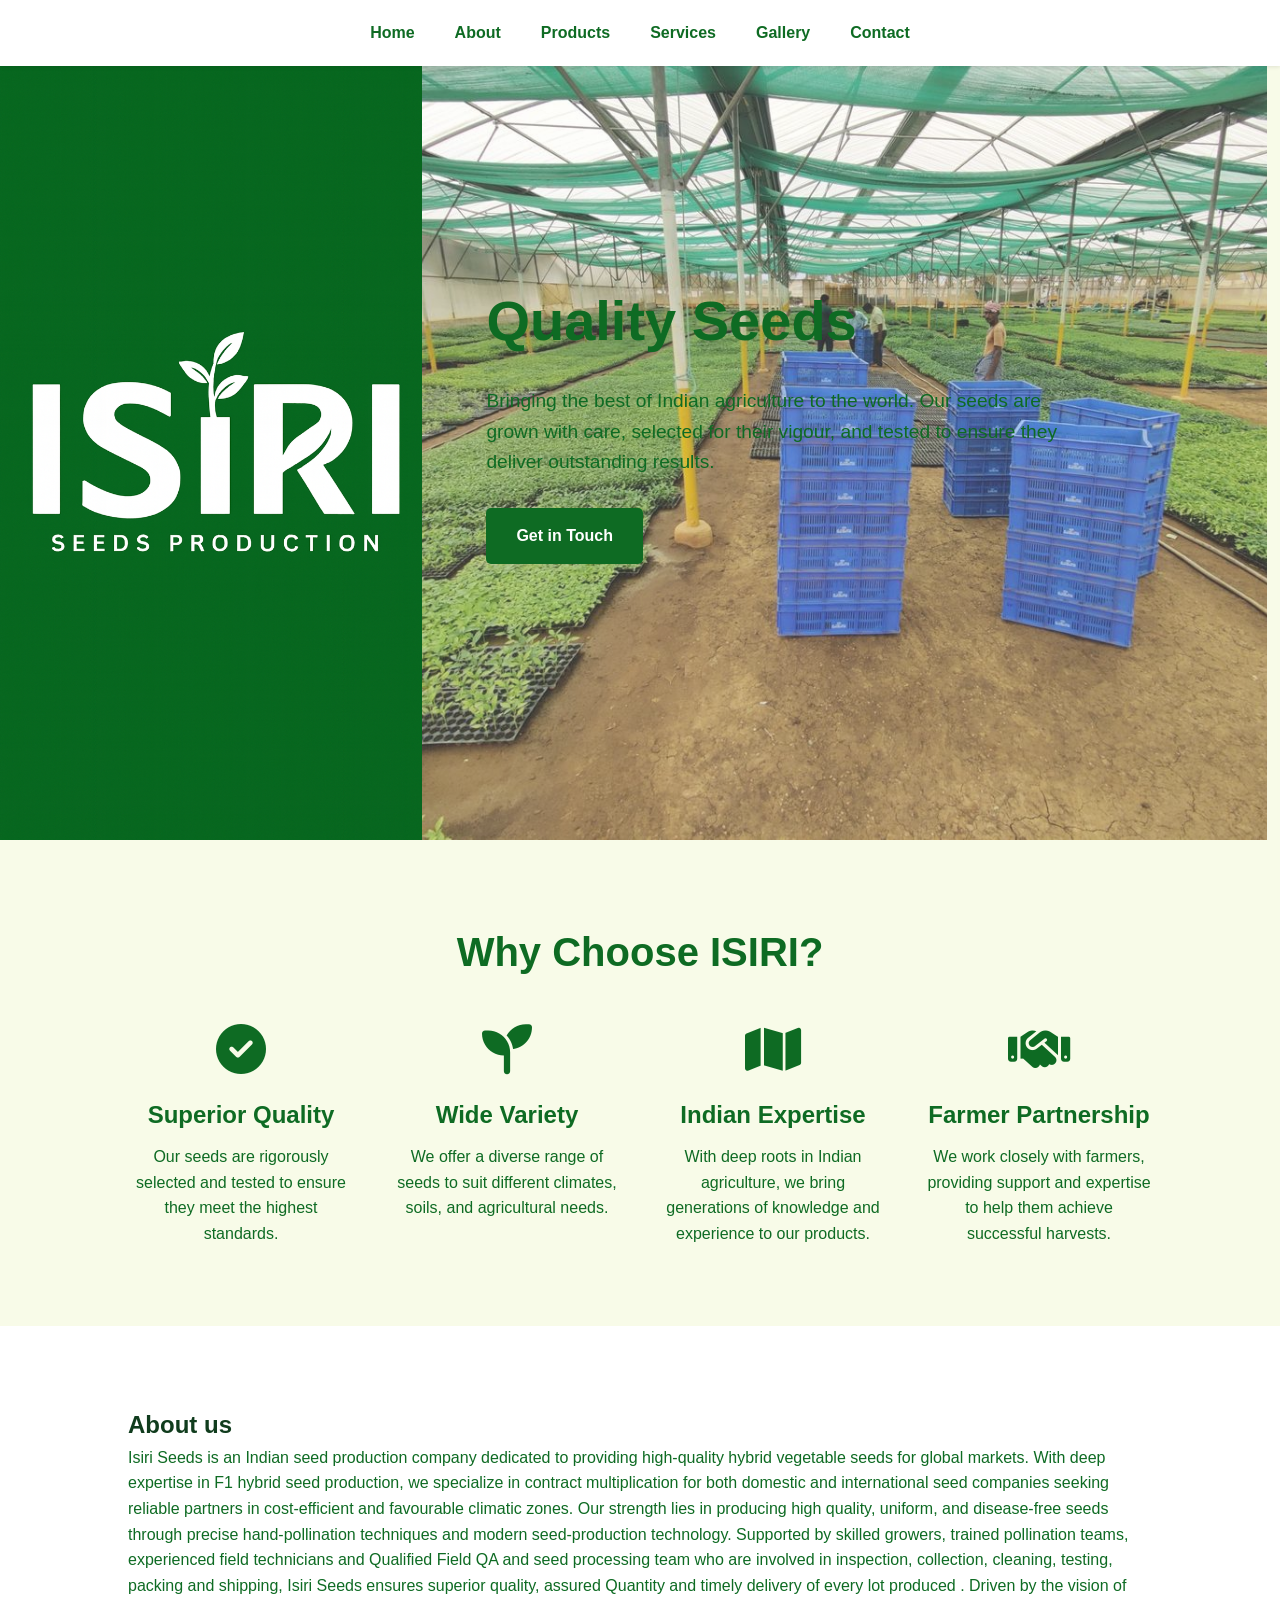
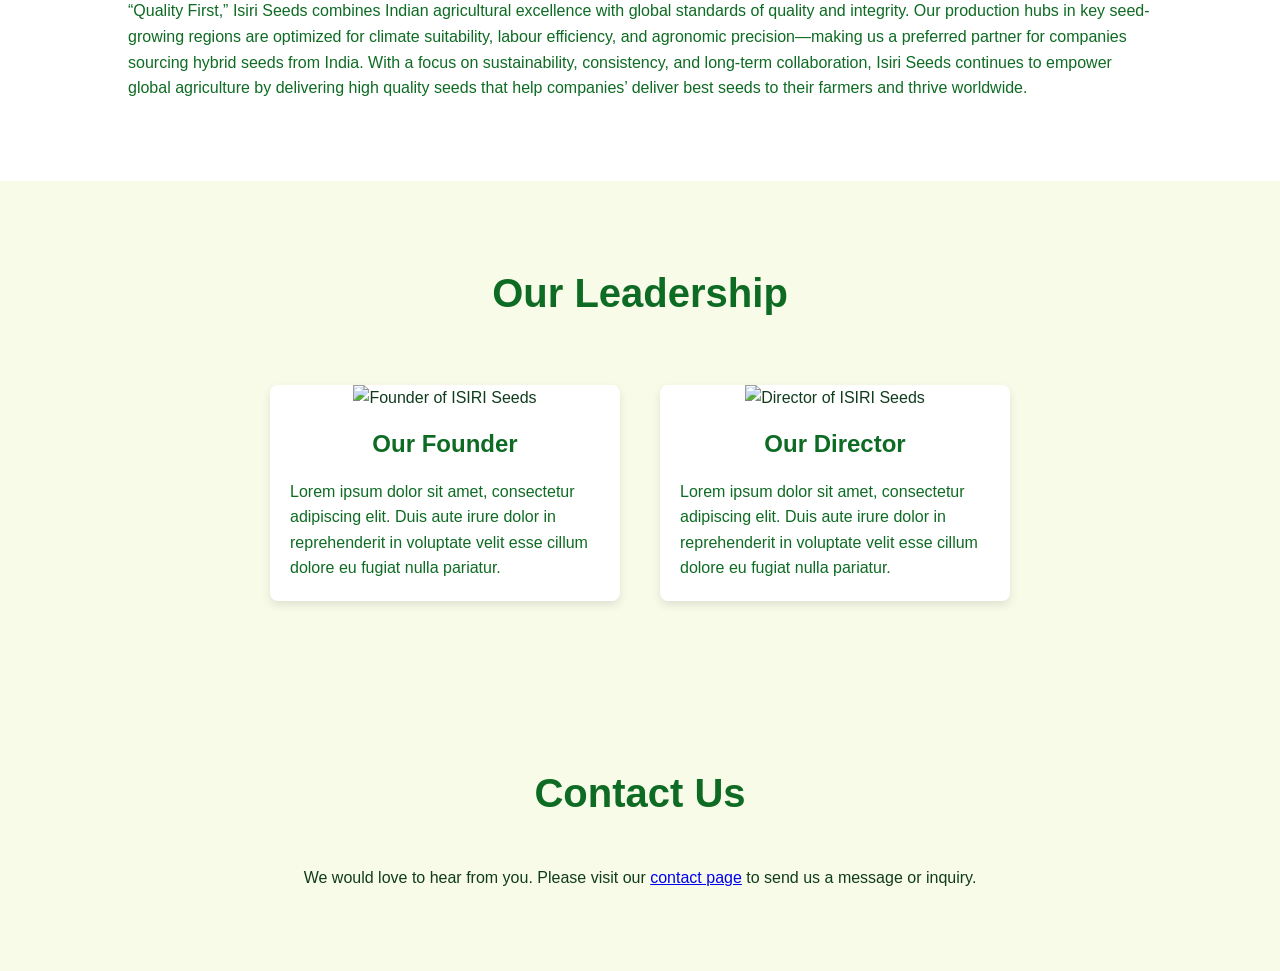
==== index.html @ 54d21614 "Update index.html" ====
<!DOCTYPE html>
<html lang="en">
<head>
    <meta charset="UTF-8" />
    <meta name="viewport" content="width=device-width, initial-scale=1.0" />
    <title>ISIRI Seeds Production</title>

    <!-- Main stylesheet -->
    <link rel="stylesheet" href="styles.css" />

    <!-- Font Awesome for icons -->
    <link
        rel="stylesheet"
        href="https://cdnjs.cloudflare.com/ajax/libs/font-awesome/6.4.0/css/all.min.css"
    />
</head>
<body>
    <!-- Fixed navigation bar -->
    <header>
        <nav aria-label="Main navigation">
            <a href="index.html">Home</a>
            <a href="about.html">About</a>
            <a href="products.html">Products</a>
            <a href="services.html">Services</a>
            <a href="gallery.html">Gallery</a>
            <a href="contact.html">Contact</a>
        </nav>
    </header>

    <main>
        <!-- Hero section -->
        <section class="hero" id="home">
            <div class="hero-left">
                <!-- Background handled in CSS -->
            </div>
            <div class="hero-right">
                <h1>Quality Seeds</h1>
                <p>
                    Bringing the best of Indian agriculture to the world. Our seeds are grown with
                    care, selected for their vigour, and tested to ensure they deliver outstanding
                    results.
                </p>
                <a href="contact.html" class="btn">Get in Touch</a>
            </div>
        </section>

        <!-- Why Choose ISIRI section -->
        <section class="features" id="features">
            <h2>Why Choose ISIRI?</h2>
            <div class="feature-grid">
                <div class="feature-item">
                    <i class="fas fa-check-circle"></i>
                    <h3>Superior Quality</h3>
                    <p>
                        Our seeds are rigorously selected and tested to ensure they meet the
                        highest standards.
                    </p>
                </div>
                <div class="feature-item">
                    <i class="fas fa-seedling"></i>
                    <h3>Wide Variety</h3>
                    <p>
                        We offer a diverse range of seeds to suit different climates, soils, and
                        agricultural needs.
                    </p>
                </div>
                <div class="feature-item">
                    <i class="fas fa-map"></i>
                    <h3>Indian Expertise</h3>
                    <p>
                        With deep roots in Indian agriculture, we bring generations of knowledge and
                        experience to our products.
                    </p>
                </div>
                <div class="feature-item">
                    <i class="fas fa-handshake"></i>
                    <h3>Farmer Partnership</h3>
                    <p>
                        We work closely with farmers, providing support and expertise to help them
                        achieve successful harvests.
                    </p>
                </div>
            </div>
        </section>

        <!-- About section -->
        <section class="about-section" id="about">
            <div class="about-text">
                <h1>About us</h1>
                <p>
                    Isiri Seeds is an Indian seed production company dedicated to providing high-quality hybrid vegetable seeds for global markets. 
                    With deep expertise in F1 hybrid seed production, we specialize in contract multiplication for both domestic and international 
                    seed companies seeking reliable partners in cost-efficient and favourable climatic zones. Our strength lies in producing high quality, 
                    uniform, and disease-free seeds through precise hand-pollination techniques and modern seed-production technology. Supported by skilled growers, 
                    trained pollination teams, experienced field technicians and Qualified Field QA and seed processing team who are involved in inspection, 
                    collection, cleaning, testing, packing and shipping, Isiri Seeds ensures superior quality, assured Quantity and timely delivery of every lot produced
                    .
                    Driven by the vision of “Quality First,” Isiri Seeds combines Indian agricultural excellence with global standards of quality and integrity.
                    Our production hubs in key seed-growing regions are optimized for climate suitability, labour efficiency, and agronomic precision—making us a 
                    preferred partner for companies sourcing hybrid seeds from India. With a focus on sustainability, consistency, and long-term collaboration, 
                    Isiri Seeds continues to empower global agriculture by delivering high quality seeds that help companies’ deliver best seeds to their farmers and thrive worldwide.
                </p>
            </div>
        </section>

        <!-- Founder section -->
        <section class="founder-section" id="founder">
            <h2>Our Leadership</h2>
            <div class="founder-cards">
                <div class="founder-card">
                    <img src="founder.jpg" alt="Founder of ISIRI Seeds" />
                    <h3>Our Founder</h3>
                    <p>
                        Lorem ipsum dolor sit amet, consectetur adipiscing elit. Duis aute irure dolor in
                        reprehenderit in voluptate velit esse cillum dolore eu fugiat nulla pariatur.
                    </p>
                </div>
                <div class="founder-card">
                    <img src="director.jpg" alt="Director of ISIRI Seeds" />
                    <h3>Our Director</h3>
                    <p>
                        Lorem ipsum dolor sit amet, consectetur adipiscing elit. Duis aute irure dolor in
                        reprehenderit in voluptate velit esse cillum dolore eu fugiat nulla pariatur.
                    </p>
                </div>
            </div>
        </section>

        <!-- Simple call-to-action linking to contact page -->
        <section class="features" id="contact-cta">
            <h2>Contact Us</h2>
            <p>
                We would love to hear from you. Please visit our
                <a href="contact.html">contact page</a> to send us a message or inquiry.
            </p>
        </section>
    </main>

    <!-- Slideshow script -->
    <script>
        const slideImages = [
            'slide2.jpg',
            'slide3.jpg',
            'slide4.jpg',
            'slide5.jpg'
        ];
        let slideIndex = 0;
        const heroRight = document.querySelector('.hero-right');
        function setSlide() {
            heroRight.style.backgroundImage = `url('${slideImages[slideIndex]}')`;
            heroRight.style.backgroundSize = 'cover';
            heroRight.style.backgroundRepeat = 'no-repeat';
            heroRight.style.backgroundPosition = 'center';
            slideIndex = (slideIndex + 1) % slideImages.length;
        }
        // Initialize slideshow
        setSlide();
        setInterval(setSlide, 5000);
    </script>
</body>
</html>
---- styles.css ----
* {
    box-sizing: border-box;
    margin: 0;
    padding: 0;
}

body {
    font-family: Arial, sans-serif;
    line-height: 1.6;
    color: #103c1d;
    background-color: #f8fbe8;
}

/* =============================
   HEADER / NAVIGATION
============================= */
header {
    width: 100%;
    display: flex;
    justify-content: center;
    align-items: center;
    padding: 20px 40px;
    position: fixed;
    top: 0;
    left: 0;
    z-index: 1000;
    background-color: #ffffff;
    box-shadow: 0 1px 4px rgba(0, 0, 0, 0.1);
}

nav {
    display: flex;
    gap: 40px;
}

nav a {
    text-decoration: none;
    color: #0e6b23;
    font-weight: 600;
    transition: color 0.2s;
}

nav a:hover {
    color: #064a19;
}

/* Base spacing for all sections (accounts for fixed header) */
section {
    padding: 100px 0;
    width: 100%;
    scroll-margin-top: 100px;
}

/* =============================
   HERO SECTION — 33% / 66%
============================= */

.hero {
    display: flex;
    height: calc(100vh - 60px);
    margin-top: 0;
    align-items: stretch;
    padding: 0;
}

/* LEFT SIDE — 33% WIDTH + FULL BACKGROUND IMAGE */
.hero-left {
    flex: 0 0 33%;
    background: #0e6b23 url("4d8d7eba-c59c-48bb-869a-b4f621e22f22.png")
        center center / cover no-repeat;
    height: 100%;
    display: flex;
    justify-content: center;
    align-items: center;
    padding: 0;
}

/* Hide old logo img if still in HTML */
.hero-left img {
    display: none;
}

/* RIGHT SIDE — 66% CONTENT */
.hero-right {
    flex: 0 0 66%;
    
    display: flex;
    flex-direction: column;
    justify-content: center;
    align-items: flex-start;
    padding: 0 5%;
        position: relative;
    z-index: 1;
    
}

.hero-right h1 {
    font-size: 3.5rem;
    color: #0e6b23;
    margin-bottom: 20px;
}

.hero-right p {
    font-size: 1.2rem;
    color: #0e6b23;
    margin-bottom: 30px;
    max-width: 600px;
}



.hero-right::before {
    content: "";
    position: absolute;
    top: 0;
    left: 0;
    width: 100%;
    height: 100%;
    background-color: rgba(248, 251, 232, 0.2);
    z-index: -1;
}


.btn {
    background-color: #0e6b23;
    color: #fff;
    padding: 15px 30px;
    border: none;
    border-radius: 5px;
    text-decoration: none;
    font-size: 1rem;
    font-weight: 600;
    cursor: pointer;
    transition: background-color 0.2s;
}

.btn:hover {
    background-color: #064a19;
}

/* =============================
   FEATURES SECTION (HOME)
============================= */

.features {
    text-align: center;
    padding: 80px 10%;
    background-color: #f8fbe8;
}

.features h2 {
    font-size: 2.5rem;
    color: #0e6b23;
    margin-bottom: 40px;
}

.feature-grid {
    display: flex;
    flex-wrap: wrap;
    justify-content: center;
    gap: 40px;
}

.feature-item {
    flex: 1 1 220px;
    max-width: 250px;
}

.feature-item i {
    font-size: 50px;
    color: #0e6b23;
}

.feature-item h3 {
    font-size: 1.5rem;
    margin: 20px 0 10px;
    color: #0e6b23;
}

.feature-item p {
    font-size: 1rem;
    color: #0e6b23;
}

/* =============================
   ABOUT SECTION
============================= */

.about-section {
    display: flex;
    flex-wrap: wrap;
    align-items: center;
    gap: 50px;
    padding: 80px 10%;
    background-color: #ffffff;
}

.about-text {
    flex: 1 1 400px;
}

.about-text h2 {
    font-size: 2.5rem;
    margin-bottom: 20px;
    color: #0e6b23;
}

.about-text p {
    font-size: 1rem;
    color: #0e6b23;
    line-height: 1.6;
}

/* =============================
   FOUNDER SECTION
============================= */

.founder-section {
    background-color: #f8fbe8;
    padding: 80px 10%;
    text-align: center;
}

.founder-section h2 {
    font-size: 2.5rem;
    color: #0e6b23;
    margin-bottom: 60px;
}

.founder-cards {
    display: flex;
    flex-wrap: wrap;
    gap: 40px;
    justify-content: center;
}

.founder-card {
    background-color: #ffffff;
    border-radius: 8px;
    box-shadow: 0 4px 10px rgba(0, 0, 0, 0.1);
    max-width: 350px;
    overflow: hidden;
}

.founder-card img {
    width: 100%;
    height: auto;
    object-fit: cover;
}

.founder-card h3 {
    font-size: 1.5rem;
    color: #0e6b23;
    margin: 15px 0;
}

.founder-card p {
    font-size: 1rem;
    color: #0e6b23;
    padding: 0 20px 20px;
    text-align: left;
}

/* =============================
   GENERAL TITLE (OTHER PAGES)
============================= */

.section-title {
    text-align: center;
    font-size: 2.5rem;
    color: #0e6b23;
    margin-bottom: 40px;
}

/* =============================
   PRODUCTS PAGE
============================= */

.product-grid {
    display: flex;
    flex-wrap: wrap;
    gap: 40px;
    justify-content: center;
    padding: 0 10%;
}

.product-item {
    flex: 1 1 300px;
    max-width: 350px;
    text-align: center;
}

.product-item img {
    width: 100%;
    border-radius: 8px;
    box-shadow: 0 4px 10px rgba(0, 0, 0, 0.1);
}

.product-item h3 {
    margin-top: 15px;
    font-size: 1.2rem;
    color: #0e6b23;
}

/* When using icons instead of images for products */
.product-item i {
    font-size: 4rem;
    color: #0e6b23;
    margin-bottom: 10px;
}

/* =============================
   SERVICES PAGE
============================= */

.services-grid {
    display: flex;
    flex-wrap: wrap;
    gap: 40px;
    justify-content: center;
    padding: 0 10%;
}

.service-item {
    flex: 1 1 250px;
    max-width: 300px;
    background-color: #ffffff;
    border-radius: 8px;
    box-shadow: 0 4px 10px rgba(0, 0, 0, 0.1);
    padding: 30px;
    text-align: center;
}

.service-item i {
    font-size: 40px;
    color: #0e6b23;
    margin-bottom: 15px;
}

.service-item h3 {
    font-size: 1.4rem;
    margin-bottom: 10px;
    color: #0e6b23;
}

.service-item p {
    font-size: 1rem;
    color: #0e6b23;
}

/* =============================
   GALLERY PAGE
============================= */

.gallery-grid {
    display: flex;
    flex-wrap: wrap;
    gap: 40px;
    justify-content: center;
    padding: 0 10%;
}

.gallery-item {
    flex: 1 1 300px;
    max-width: 350px;
}

.gallery-item img {
    width: 100%;
    border-radius: 8px;
    box-shadow: 0 4px 10px rgba(0, 0, 0, 0.1);
}

/* When using icons in gallery */
.gallery-item i {
    font-size: 5rem;
    color: #0e6b23;
    display: block;
    text-align: center;
    margin-bottom: 10px;
}

/* =============================
   CONTACT PAGE
============================= */

.contact-section {
    background-color: #f8fbe8;
    padding: 80px 10%;
    display: flex;
    flex-wrap: wrap;
    gap: 50px;
}

.contact-form {
    flex: 1 1 400px;
    max-width: 500px;
}

.contact-form form {
    display: flex;
    flex-direction: column;
    gap: 15px;
}

.contact-form input,
.contact-form textarea {
    padding: 15px;
    border: 1px solid #ccc;
    border-radius: 5px;
    font-size: 1rem;
    resize: vertical;
}

.contact-form button {
    background-color: #0e6b23;
    color: #fff;
    padding: 15px 30px;
    border: none;
    border-radius: 5px;
    cursor: pointer;
    font-size: 1rem;
    font-weight: 600;
    transition: background-color 0.2s;
}

.contact-form button:hover {
    background-color: #064a19;
}

.contact-info {
    flex: 1 1 300px;
    max-width: 400px;
}

.contact-info h3 {
    font-size: 1.8rem;
    margin-bottom: 20px;
    color: #0e6b23;
}

.contact-info p {
    font-size: 1rem;
    margin-bottom: 10px;
    color: #0e6b23;
    display: flex;
    align-items: center;
}

.contact-info i {
    margin-right: 10px;
    color: #0e6b23;
}

/* =============================
   RESPONSIVE BEHAVIOUR
============================= */

@media (max-width: 900px) {

    .hero {
        flex-direction: column;
        height: auto;
    }

    .hero-left,
    .hero-right {
        flex: 1 1 100%;
        width: 100%;
        min-height: 250px;
    }

    nav {
        gap: 20px;
    }

    .about-section {
        flex-direction: column;
    }

    .contact-section {
        flex-direction: column;
    }
}
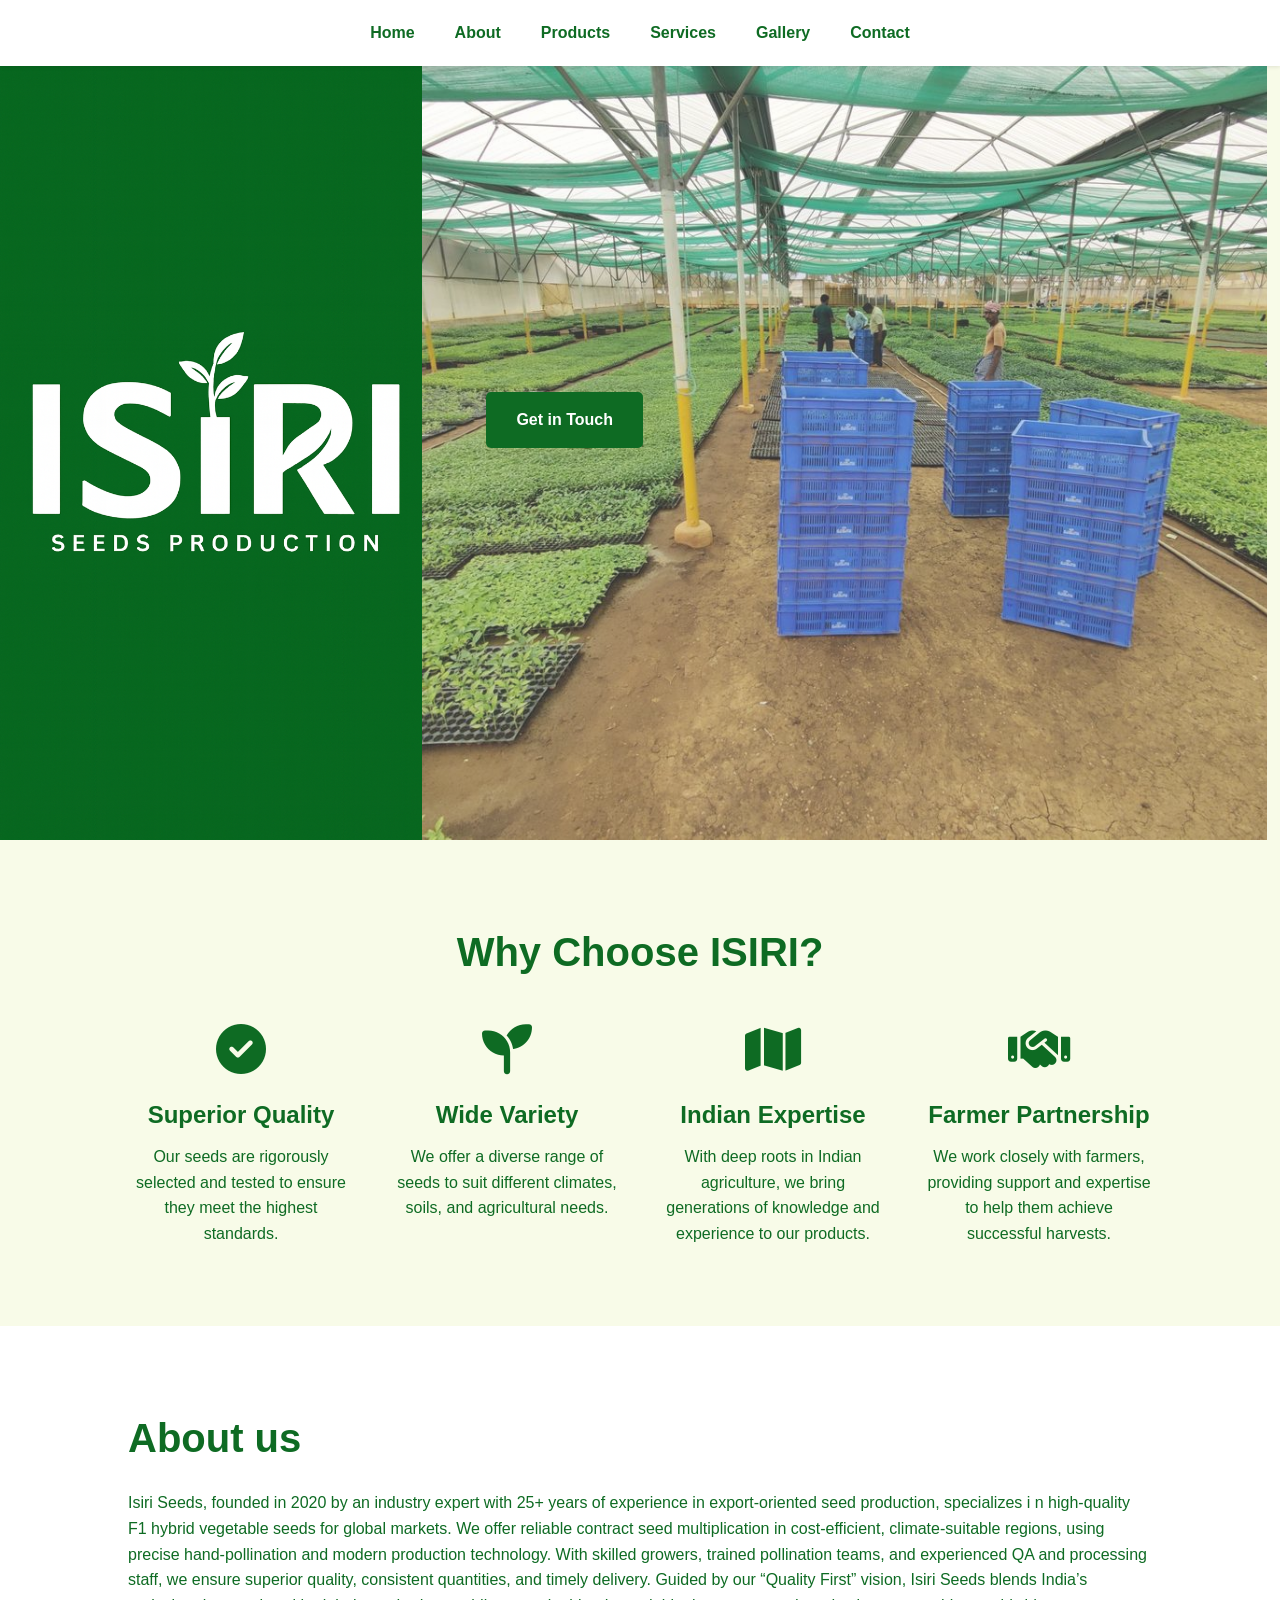
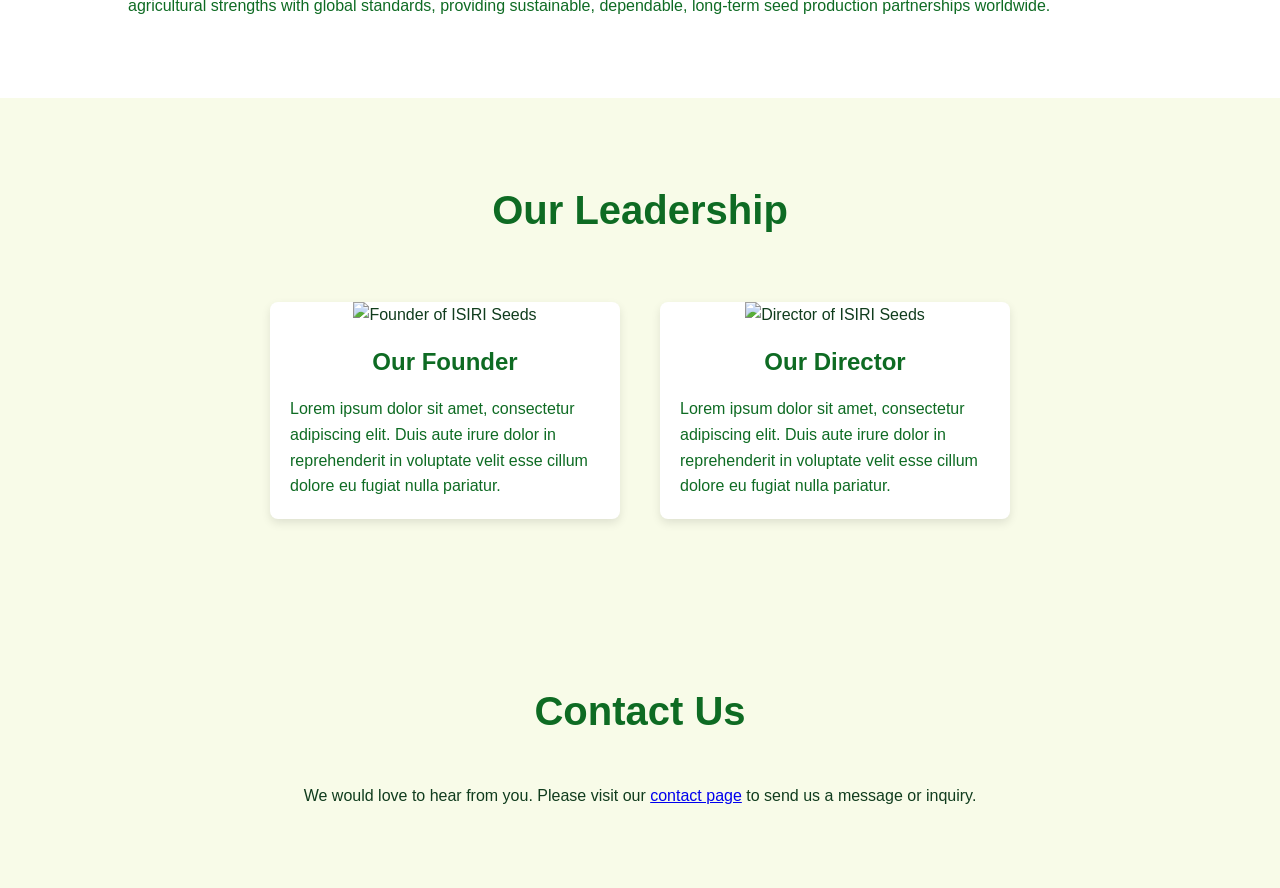
==== commit fc6aecff: "Update index.html" ====
--- a/index.html
+++ b/index.html
@@ -34,12 +34,6 @@
                 <!-- Background handled in CSS -->
             </div>
             <div class="hero-right">
-                <h1>Quality Seeds</h1>
-                <p>
-                    Bringing the best of Indian agriculture to the world. Our seeds are grown with
-                    care, selected for their vigour, and tested to ensure they deliver outstanding
-                    results.
-                </p>
                 <a href="contact.html" class="btn">Get in Touch</a>
             </div>
         </section>
@@ -86,19 +80,13 @@
         <!-- About section -->
         <section class="about-section" id="about">
             <div class="about-text">
-                <h1>About us</h1>
-                <p>
-                    Isiri Seeds is an Indian seed production company dedicated to providing high-quality hybrid vegetable seeds for global markets. 
-                    With deep expertise in F1 hybrid seed production, we specialize in contract multiplication for both domestic and international 
-                    seed companies seeking reliable partners in cost-efficient and favourable climatic zones. Our strength lies in producing high quality, 
-                    uniform, and disease-free seeds through precise hand-pollination techniques and modern seed-production technology. Supported by skilled growers, 
-                    trained pollination teams, experienced field technicians and Qualified Field QA and seed processing team who are involved in inspection, 
-                    collection, cleaning, testing, packing and shipping, Isiri Seeds ensures superior quality, assured Quantity and timely delivery of every lot produced
-                    .
-                    Driven by the vision of “Quality First,” Isiri Seeds combines Indian agricultural excellence with global standards of quality and integrity.
-                    Our production hubs in key seed-growing regions are optimized for climate suitability, labour efficiency, and agronomic precision—making us a 
-                    preferred partner for companies sourcing hybrid seeds from India. With a focus on sustainability, consistency, and long-term collaboration, 
-                    Isiri Seeds continues to empower global agriculture by delivering high quality seeds that help companies’ deliver best seeds to their farmers and thrive worldwide.
+                <h2>About us</h2>
+                <p>Isiri Seeds, founded in 2020 by an industry expert with 25+ years of experience in export-oriented seed production, specializes i
+                    n high-quality F1 hybrid vegetable seeds for global markets. We offer reliable contract seed multiplication in cost-efficient, 
+                    climate-suitable regions, using precise hand-pollination and modern production technology. With skilled growers, trained pollination 
+                    teams, and experienced QA and processing staff, we ensure superior quality, consistent quantities, and timely delivery. Guided by our 
+                    “Quality First” vision, Isiri Seeds blends India’s agricultural strengths with global standards, providing sustainable, dependable,
+                    long-term seed production partnerships worldwide.
                 </p>
             </div>
         </section>
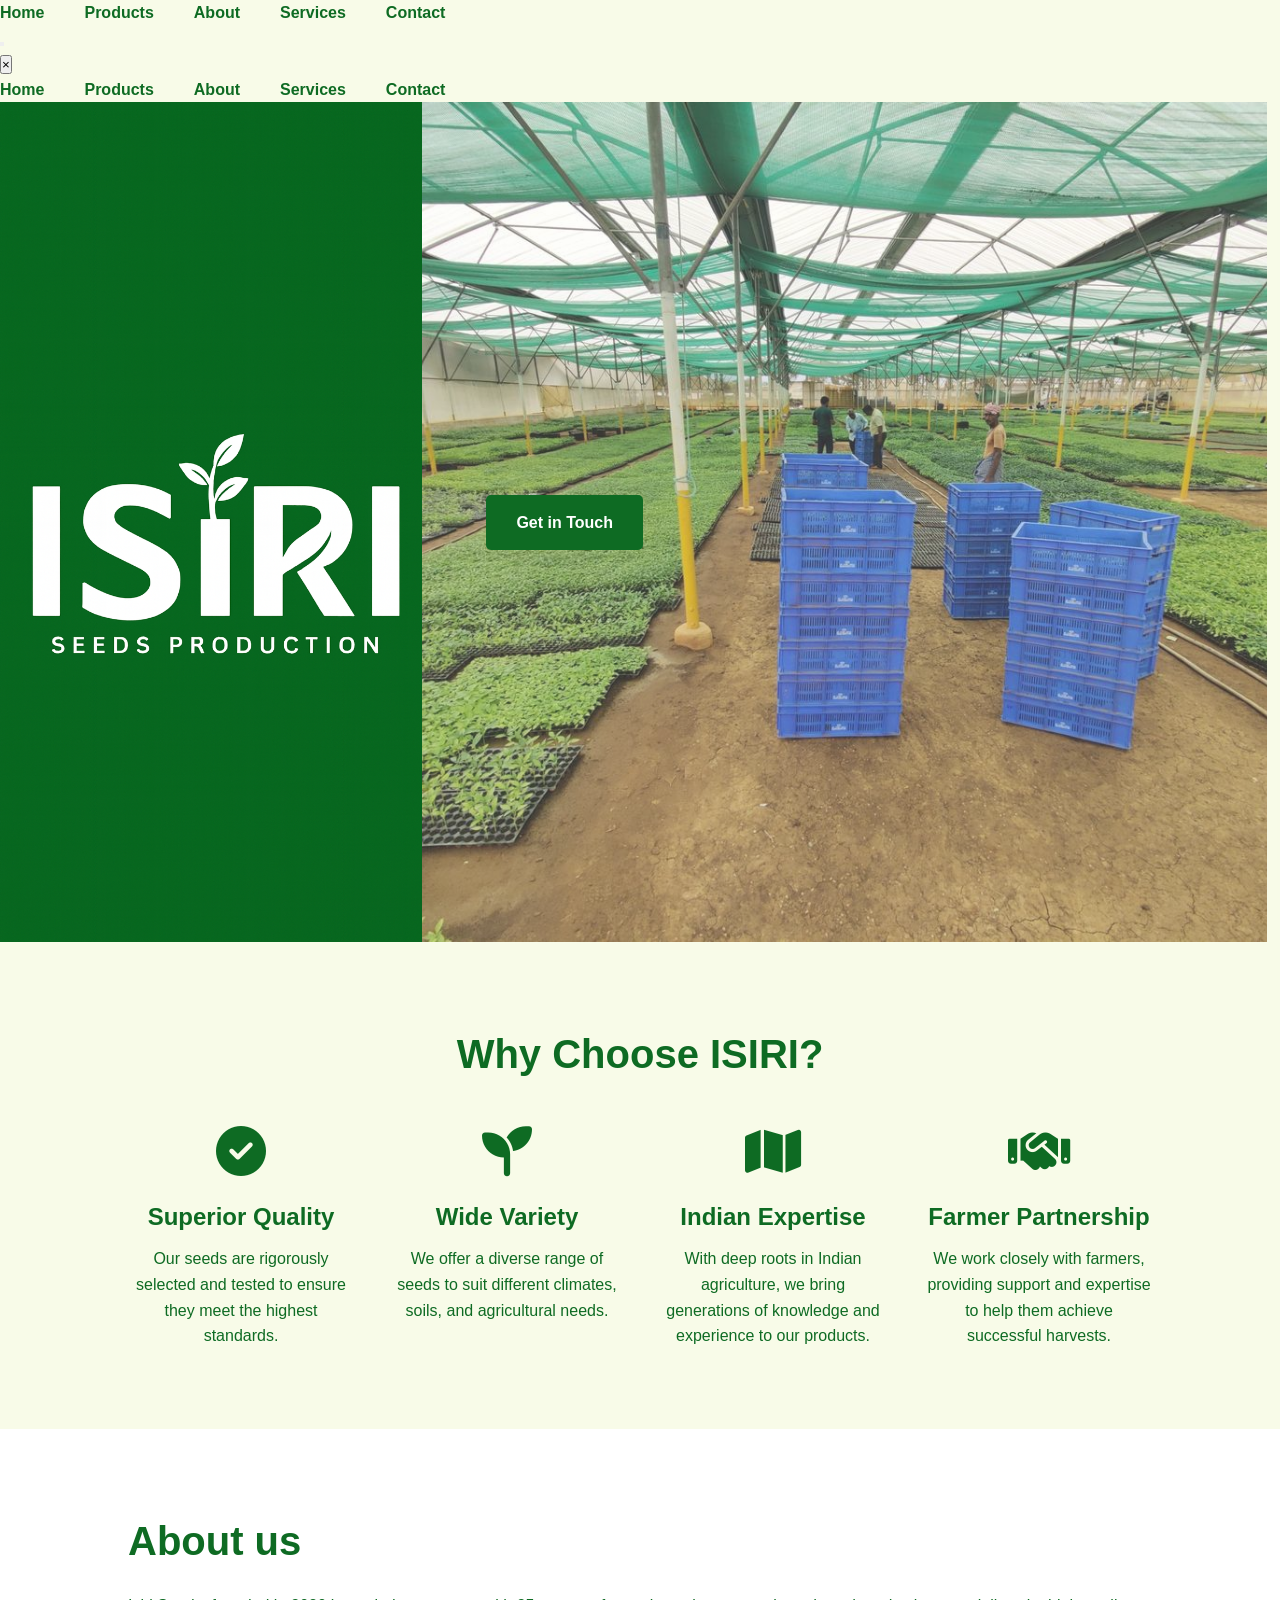
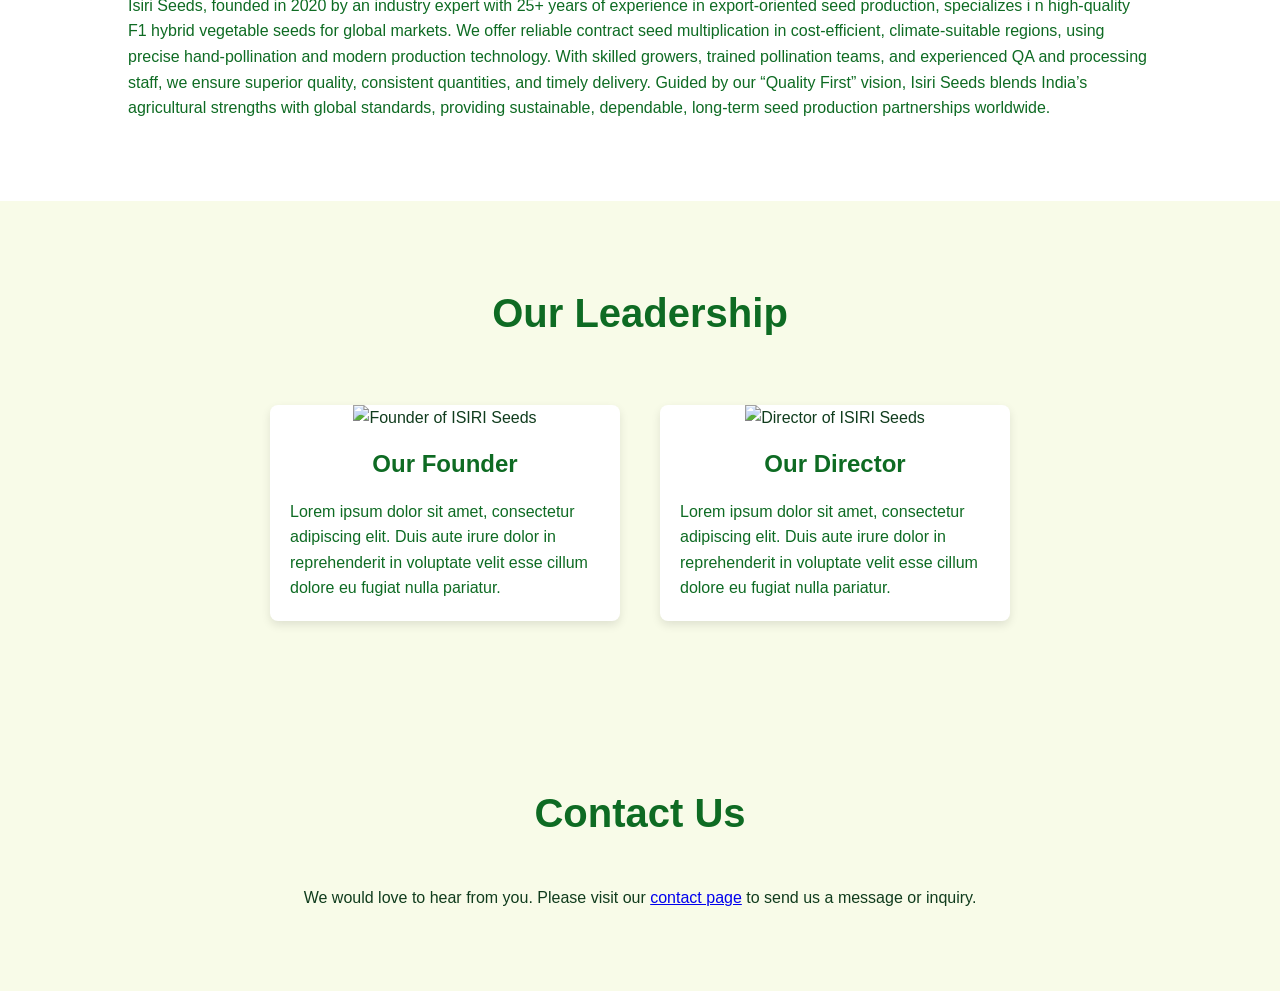
==== commit ae583f70: "Update index.html" ====
--- a/index.html
+++ b/index.html
@@ -15,17 +15,40 @@
     />
 </head>
 <body>
-    <!-- Fixed navigation bar -->
+    <!-- Fixed navigation bar --
     <header>
-        <nav aria-label="Main navigation">
-            <a href="index.html">Home</a>
-            <a href="about.html">About</a>
-            <a href="products.html">Products</a>
-            <a href="services.html">Services</a>
-            <a href="gallery.html">Gallery</a>
-            <a href="contact.html">Contact</a>
+        <div class="header-inner" style="width:100%;max-width:1200px;display:flex;align-items:center;justify-content:space-between;">
+    <a href="/" class="logo">Isiri Seeds Production</a>
+
+    <!-- Desktop nav (unchanged) -->
+    <nav class="main-nav">
+      <a href="#home">Home</a>
+      <a href="#products">Products</a>
+      <a href="#about">About</a>
+      <a href="#services">Services</a>
+      <a href="#contact">Contact</a>
+    </nav>
+
+    <!-- Hamburger - visible on mobile only -->
+    <button id="menuToggle" class="hamburger" aria-label="Open menu" aria-expanded="false">
+      <span class="hamburger-line"></span>
+      <span class="hamburger-line"></span>
+      <span class="hamburger-line"></span>
+    </button>
+  </div
+    </header>
+    <div class="menu-overlay" id="menuOverlay" hidden></div>
+    <aside class="mobile-menu" id="mobileMenu" aria-hidden="true" role="dialog" aria-label="Mobile menu">
+        <button id="menuClose" class="menu-close" aria-label="Close menu">&times;</button>
+        <nav class="mobile-nav" aria-label="Mobile navigation">
+            <a href="#home">Home</a>
+            <a href="#products">Products</a>
+            <a href="#about">About</a>
+            <a href="#services">Services</a>
+            <a href="#contact">Contact</a>
         </nav>
-    </header>
+    </aside>
+
 
     <main>
         <!-- Hero section -->
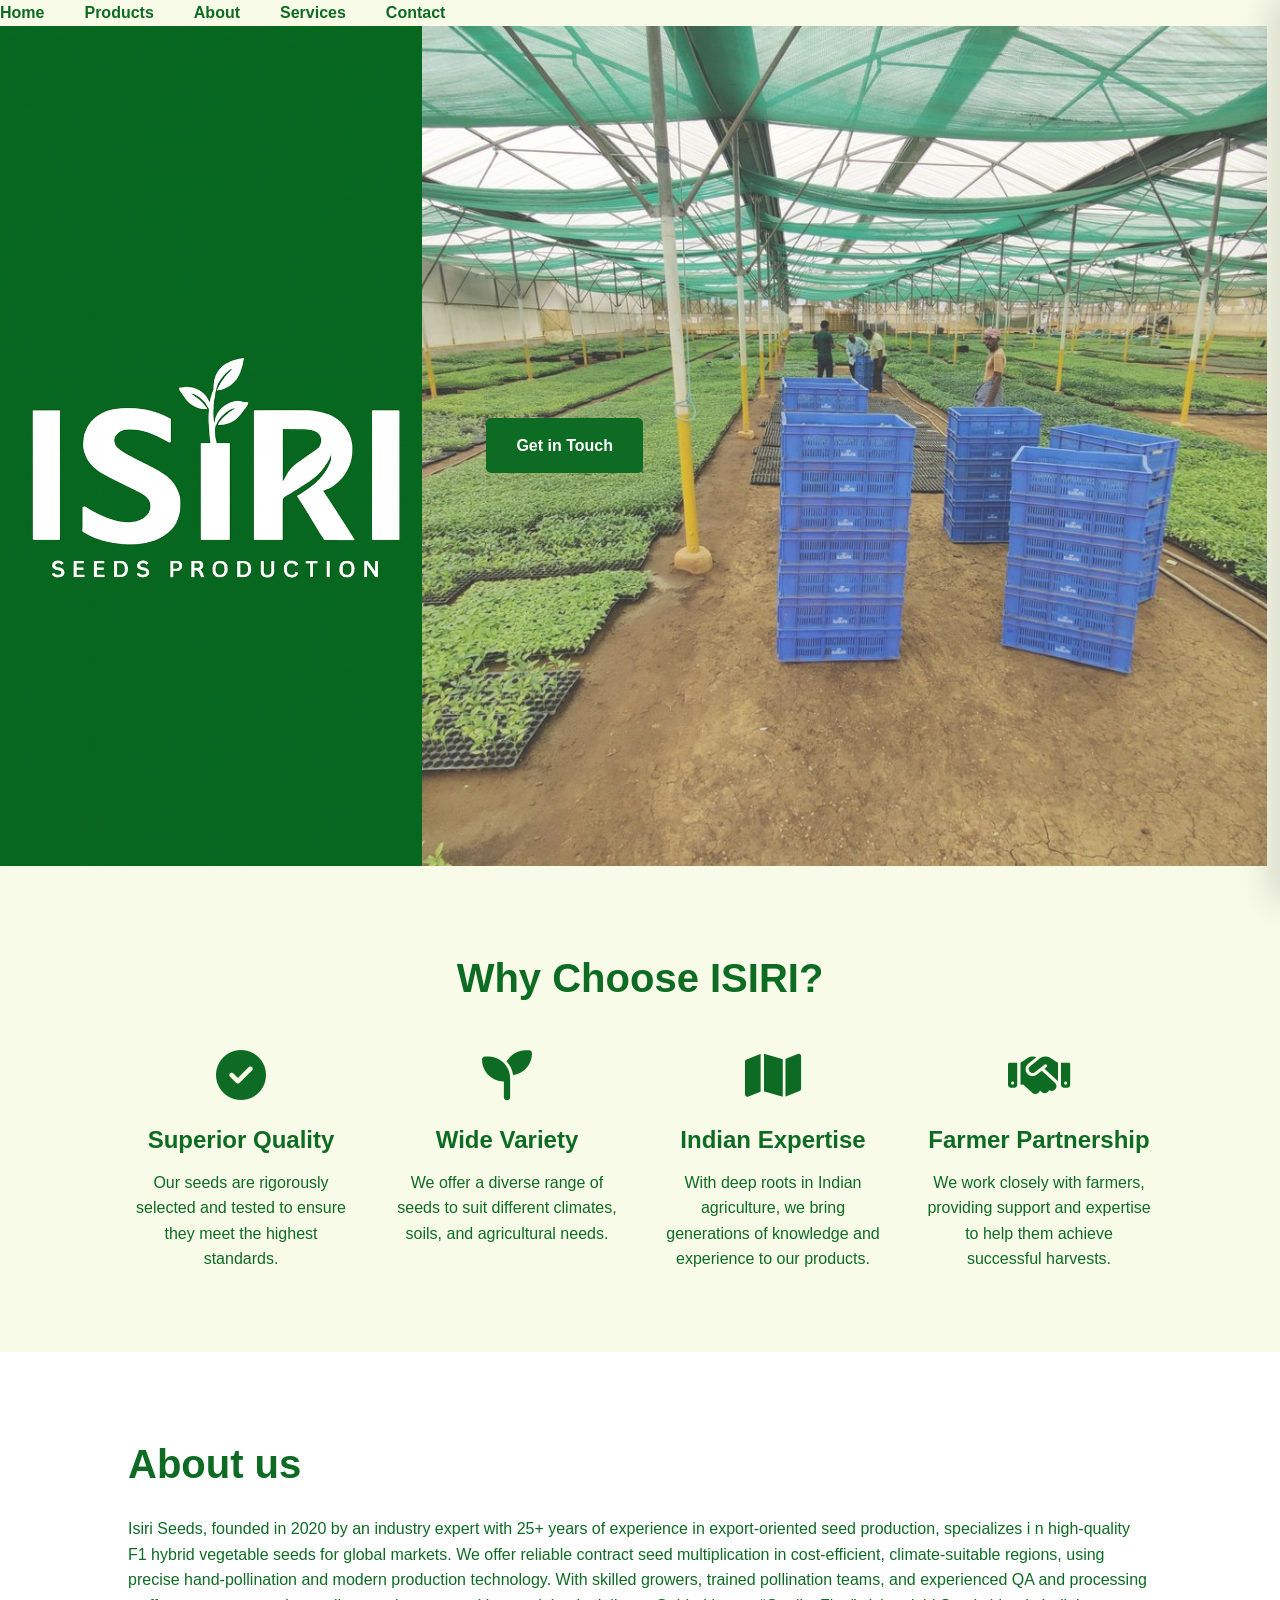
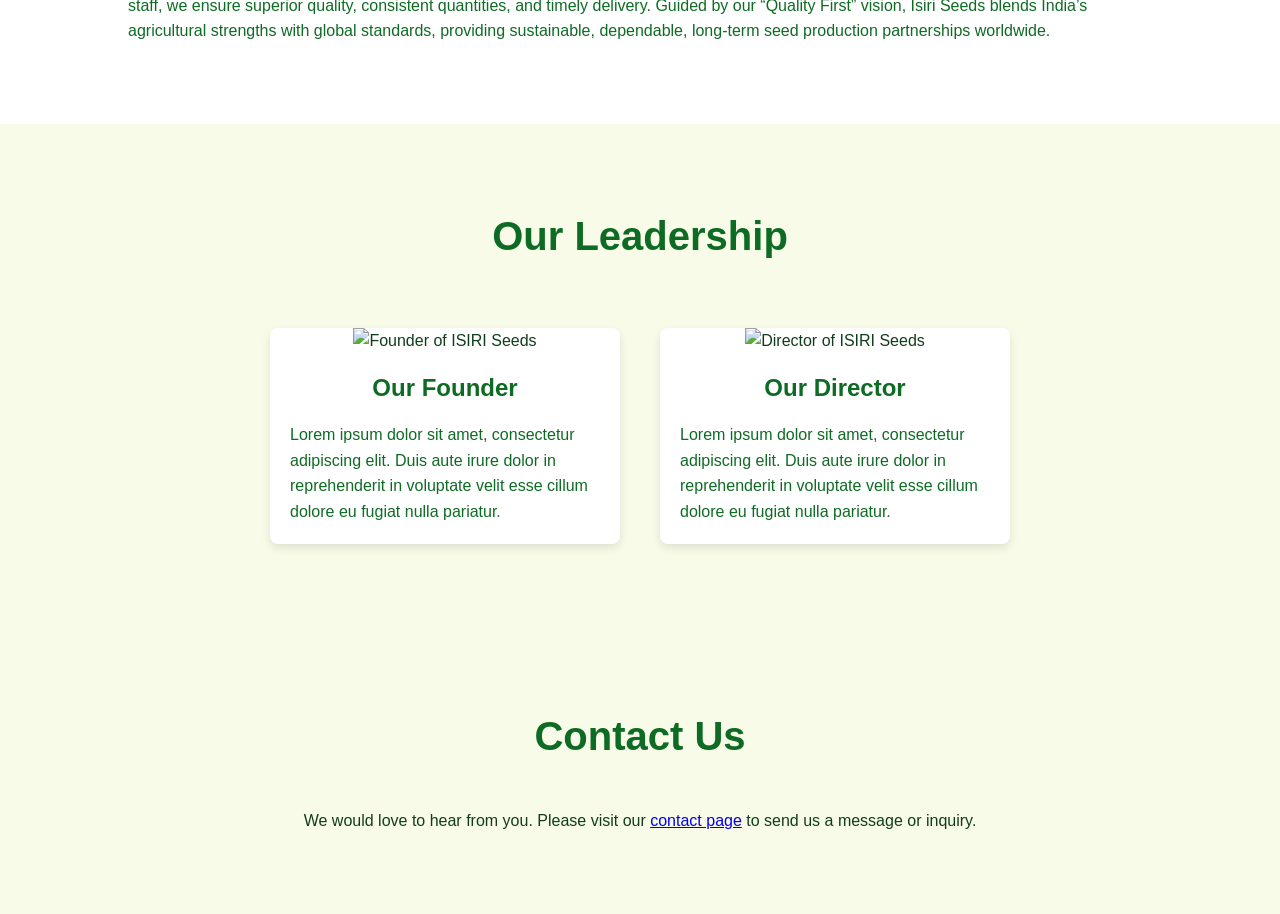
==== commit ac7030f0: "Update index.html" ====
--- a/index.html
+++ b/index.html
@@ -168,5 +168,6 @@
         setSlide();
         setInterval(setSlide, 5000);
     </script>
+    <script src="script.js"></script>
 </body>
 </html>
--- a/styles.css
+++ b/styles.css
@@ -482,3 +482,113 @@
         flex-direction: column;
     }
 }
+/* --------------------------
+   Mobile slide-in menu (right)
+   -------------------------- */
+
+.hamburger {
+  display: none; /* hidden on desktop */
+  background: transparent;
+  border: 0;
+  width: 44px;
+  height: 44px;
+  padding: 8px;
+  cursor: pointer;
+  align-items: center;
+  justify-content: center;
+}
+.hamburger .hamburger-line {
+  display: block;
+  height: 2px;
+  width: 20px;
+  background: #0e6b23;
+  margin: 4px 0;
+  border-radius: 2px;
+}
+
+/* Overlay behind the menu */
+.menu-overlay {
+  position: fixed;
+  inset: 0;
+  background: rgba(0,0,0,0.42);
+  opacity: 0;
+  transition: opacity 260ms ease;
+  pointer-events: none;
+  z-index: 1500;
+}
+
+/* Mobile menu panel */
+.mobile-menu {
+  position: fixed;
+  top: 0;
+  right: 0;
+  height: 100vh;
+  width: 85%;
+  max-width: 420px;
+  background: #ffffff;
+  box-shadow: -12px 0 30px rgba(0,0,0,0.12);
+  transform: translateX(100%); /* hidden by default */
+  transition: transform 320ms cubic-bezier(.2,.9,.2,1);
+  z-index: 1600;
+  padding: 28px 20px;
+  display: flex;
+  flex-direction: column;
+  gap: 18px;
+}
+
+/* Close button */
+.menu-close {
+  background: transparent;
+  border: 0;
+  font-size: 2.2rem;
+  line-height: 1;
+  color: #0e6b23;
+  align-self: flex-end;
+  cursor: pointer;
+}
+
+/* Mobile nav styles */
+.mobile-nav {
+  display: flex;
+  flex-direction: column;
+  gap: 16px;
+  margin-top: 8px;
+}
+.mobile-nav a {
+  text-decoration: none;
+  color: #0e6b23;
+  font-weight: 700;
+  padding: 12px 6px;
+  font-size: 1.05rem;
+  border-radius: 6px;
+}
+.mobile-nav a:active,
+.mobile-nav a:hover {
+  background: rgba(14,107,35,0.06);
+}
+
+/* When open — show overlay + slide menu in */
+.mobile-menu.open {
+  transform: translateX(0);
+}
+.menu-overlay.open {
+  opacity: 1;
+  pointer-events: auto;
+}
+
+/* Hide desktop nav and show hamburger on small screens only */
+@media (max-width: 768px) {
+  .main-nav {
+    display: none;
+  }
+  .hamburger {
+    display: inline-flex;
+  }
+
+  /* Reduce header padding slightly on mobile */
+  header {
+    padding: 12px 16px;
+  }
+}
+
+/* Keep desktop layout unchanged on larger screens — nothing else needed */
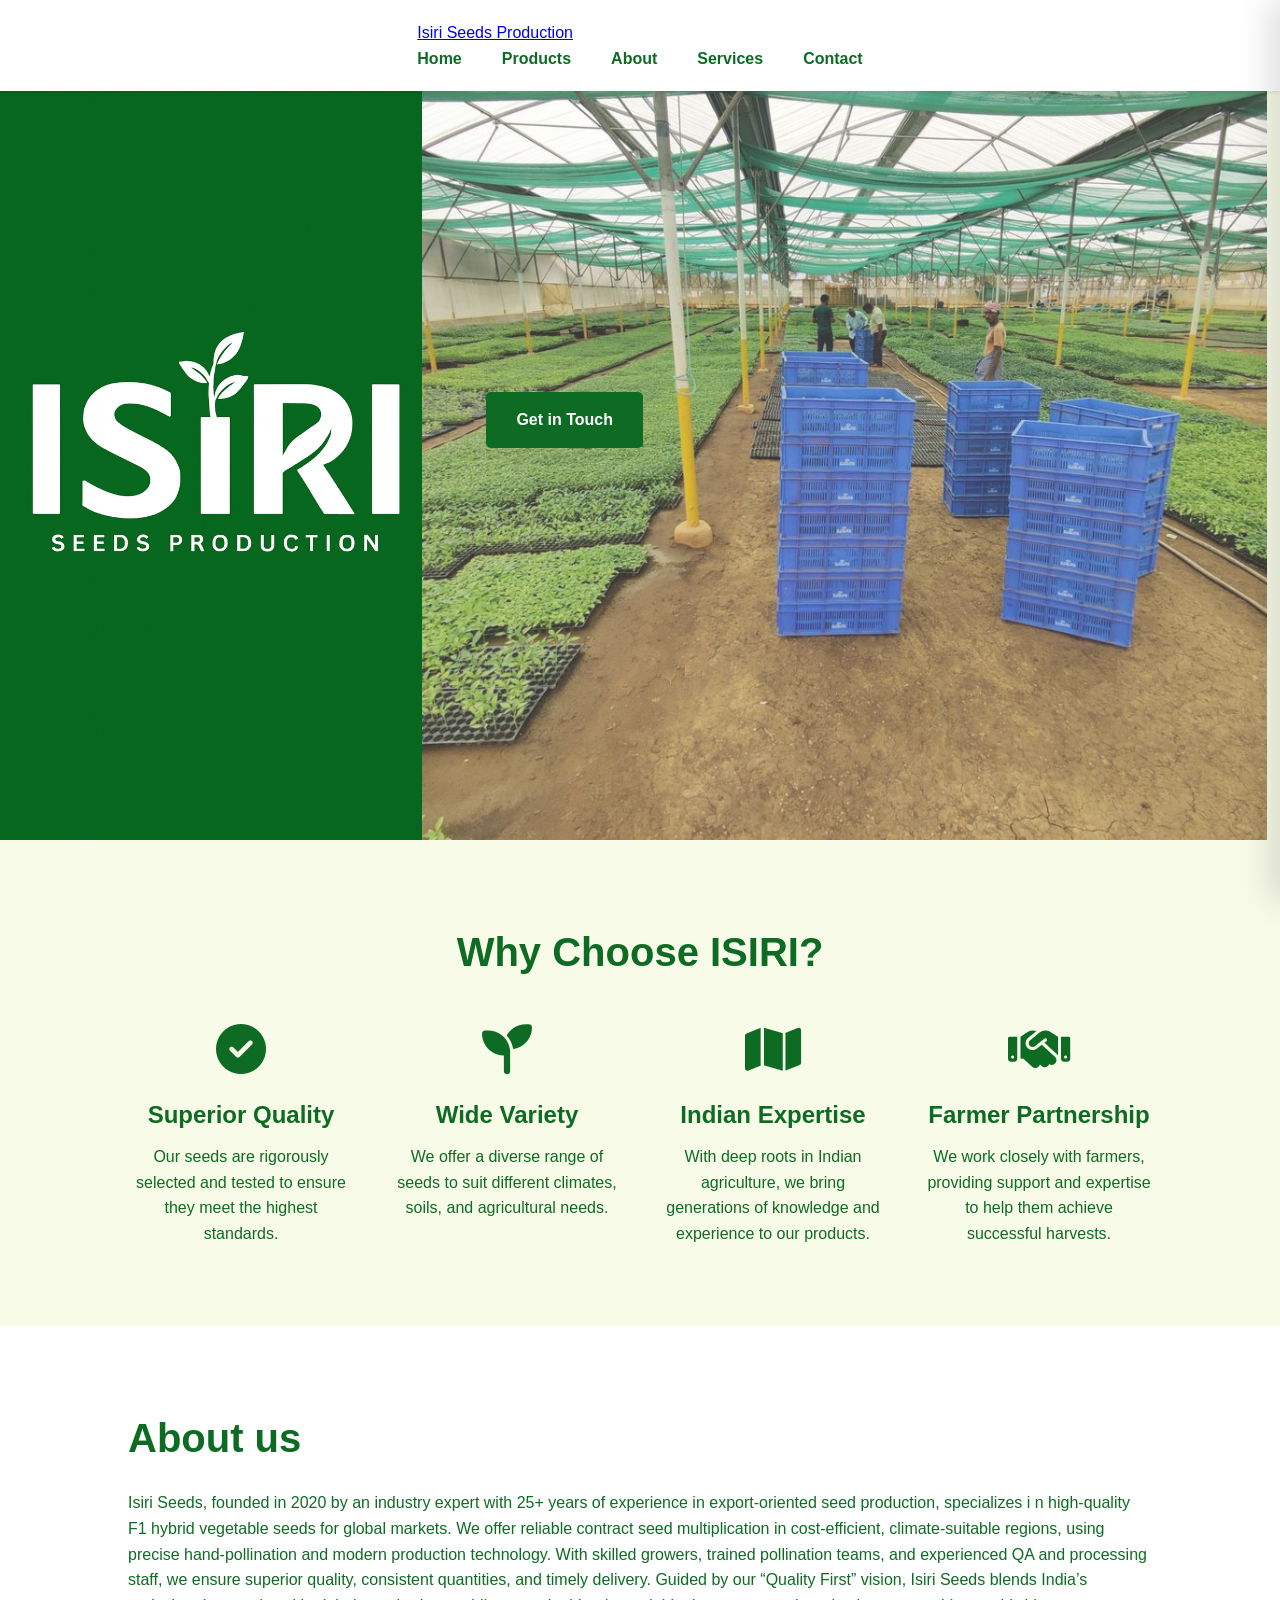
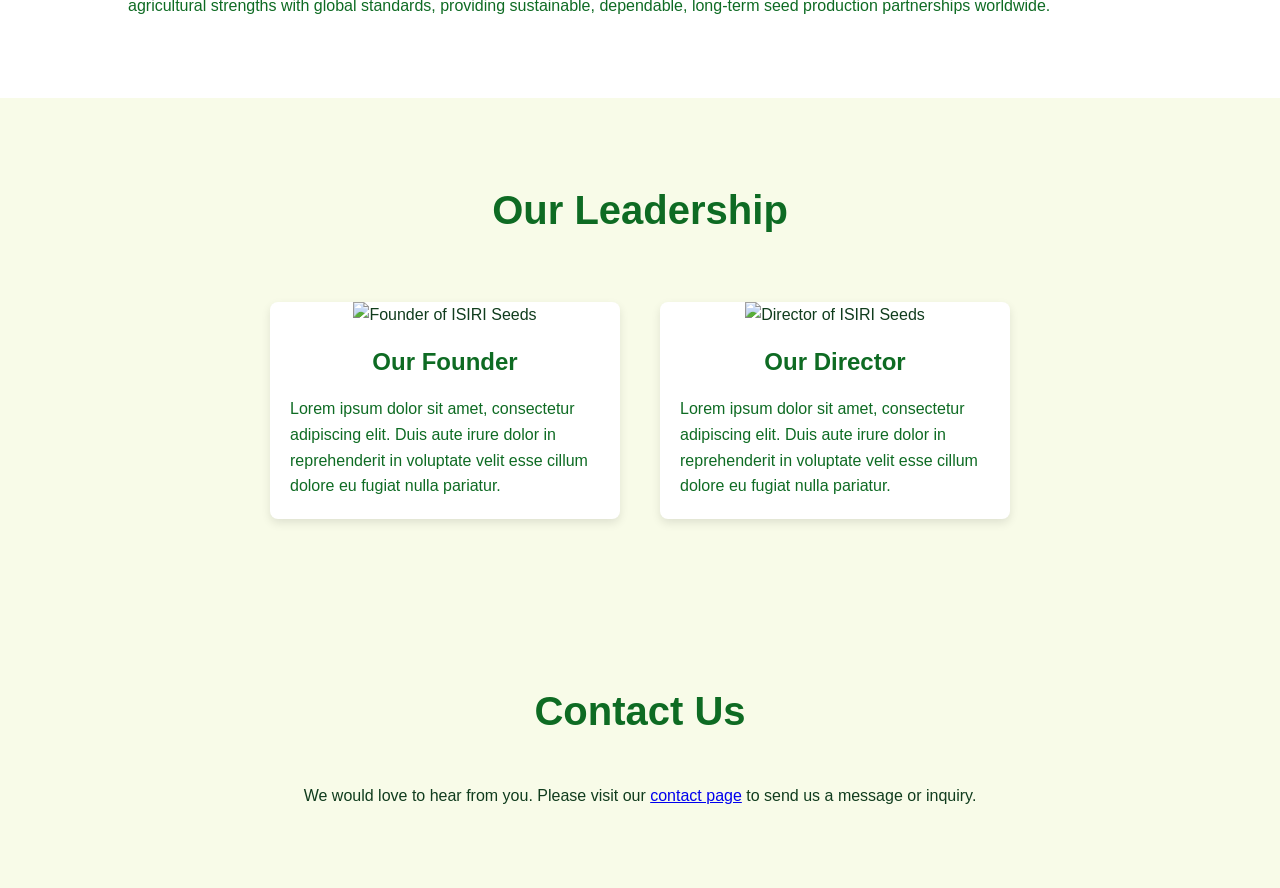
==== commit a0d57638: "Update index.html" ====
--- a/index.html
+++ b/index.html
@@ -15,29 +15,32 @@
     />
 </head>
 <body>
-    <!-- Fixed navigation bar --
+    <!-- Fixed navigation bar -->
     <header>
-        <div class="header-inner" style="width:100%;max-width:1200px;display:flex;align-items:center;justify-content:space-between;">
-    <a href="/" class="logo">Isiri Seeds Production</a>
+      <div class="header-inner">
+        <a href="/" class="logo">Isiri Seeds Production</a>
 
-    <!-- Desktop nav (unchanged) -->
-    <nav class="main-nav">
-      <a href="#home">Home</a>
-      <a href="#products">Products</a>
-      <a href="#about">About</a>
-      <a href="#services">Services</a>
-      <a href="#contact">Contact</a>
-    </nav>
+        <!-- Desktop nav (unchanged) -->
+        <nav class="main-nav">
+          <a href="#home">Home</a>
+          <a href="#products">Products</a>
+          <a href="#about">About</a>
+          <a href="#services">Services</a>
+          <a href="#contact">Contact</a>
+        </nav>
 
-    <!-- Hamburger - visible on mobile only -->
-    <button id="menuToggle" class="hamburger" aria-label="Open menu" aria-expanded="false">
-      <span class="hamburger-line"></span>
-      <span class="hamburger-line"></span>
-      <span class="hamburger-line"></span>
-    </button>
-  </div
+        <!-- Hamburger - visible on mobile only -->
+        <button id="menuToggle" class="hamburger" aria-label="Open menu" aria-expanded="false">
+          <span class="hamburger-line"></span>
+          <span class="hamburger-line"></span>
+          <span class="hamburger-line"></span>
+        </button>
+      </div>
     </header>
+
+    <!-- Mobile overlay + slide-in menu -->
     <div class="menu-overlay" id="menuOverlay" hidden></div>
+
     <aside class="mobile-menu" id="mobileMenu" aria-hidden="true" role="dialog" aria-label="Mobile menu">
         <button id="menuClose" class="menu-close" aria-label="Close menu">&times;</button>
         <nav class="mobile-nav" aria-label="Mobile navigation">
@@ -48,7 +51,6 @@
             <a href="#contact">Contact</a>
         </nav>
     </aside>
-
 
     <main>
         <!-- Hero section -->
@@ -147,7 +149,7 @@
         </section>
     </main>
 
-    <!-- Slideshow script -->
+    <!-- Slideshow script (keeps this inline on homepage) -->
     <script>
         const slideImages = [
             'slide2.jpg',
@@ -158,6 +160,7 @@
         let slideIndex = 0;
         const heroRight = document.querySelector('.hero-right');
         function setSlide() {
+            if (!heroRight) return; // safety guard
             heroRight.style.backgroundImage = `url('${slideImages[slideIndex]}')`;
             heroRight.style.backgroundSize = 'cover';
             heroRight.style.backgroundRepeat = 'no-repeat';
@@ -168,6 +171,8 @@
         setSlide();
         setInterval(setSlide, 5000);
     </script>
+
+    <!-- Mobile menu script (external file) -->
     <script src="script.js"></script>
 </body>
 </html>
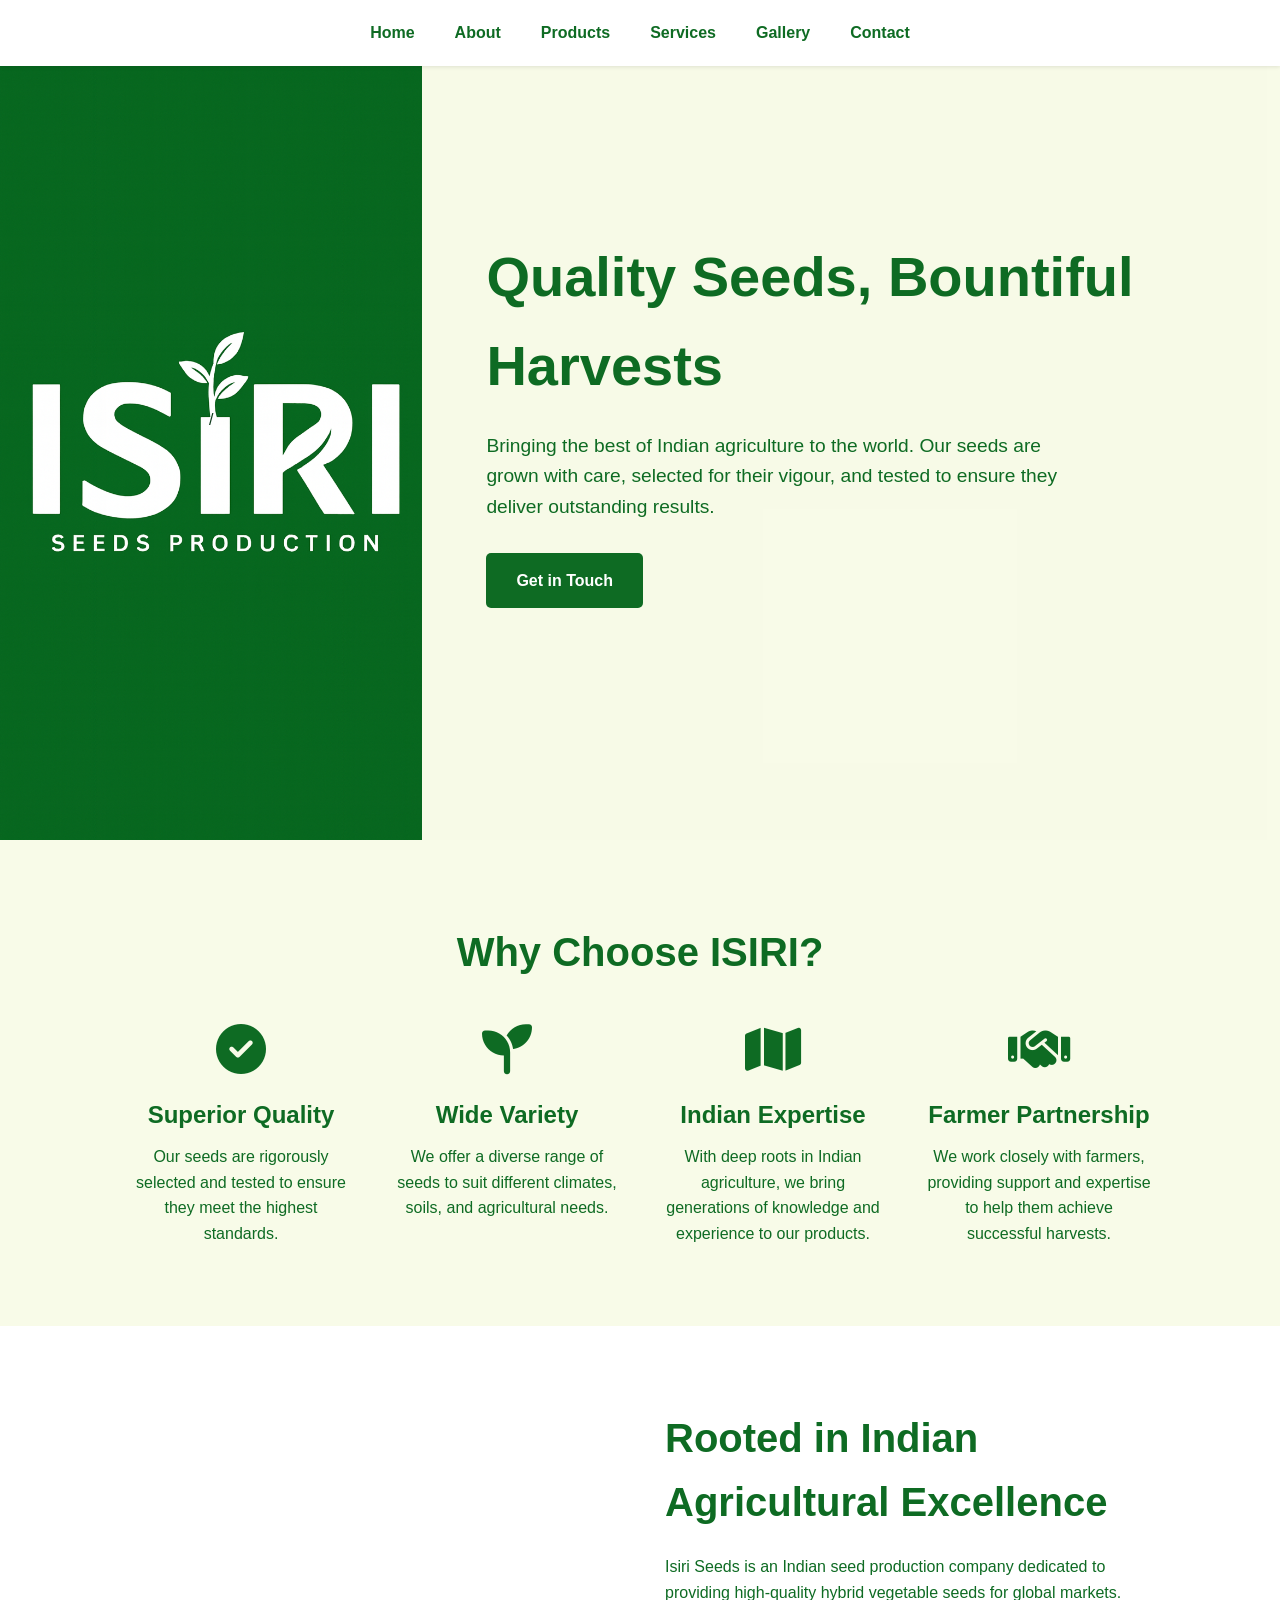
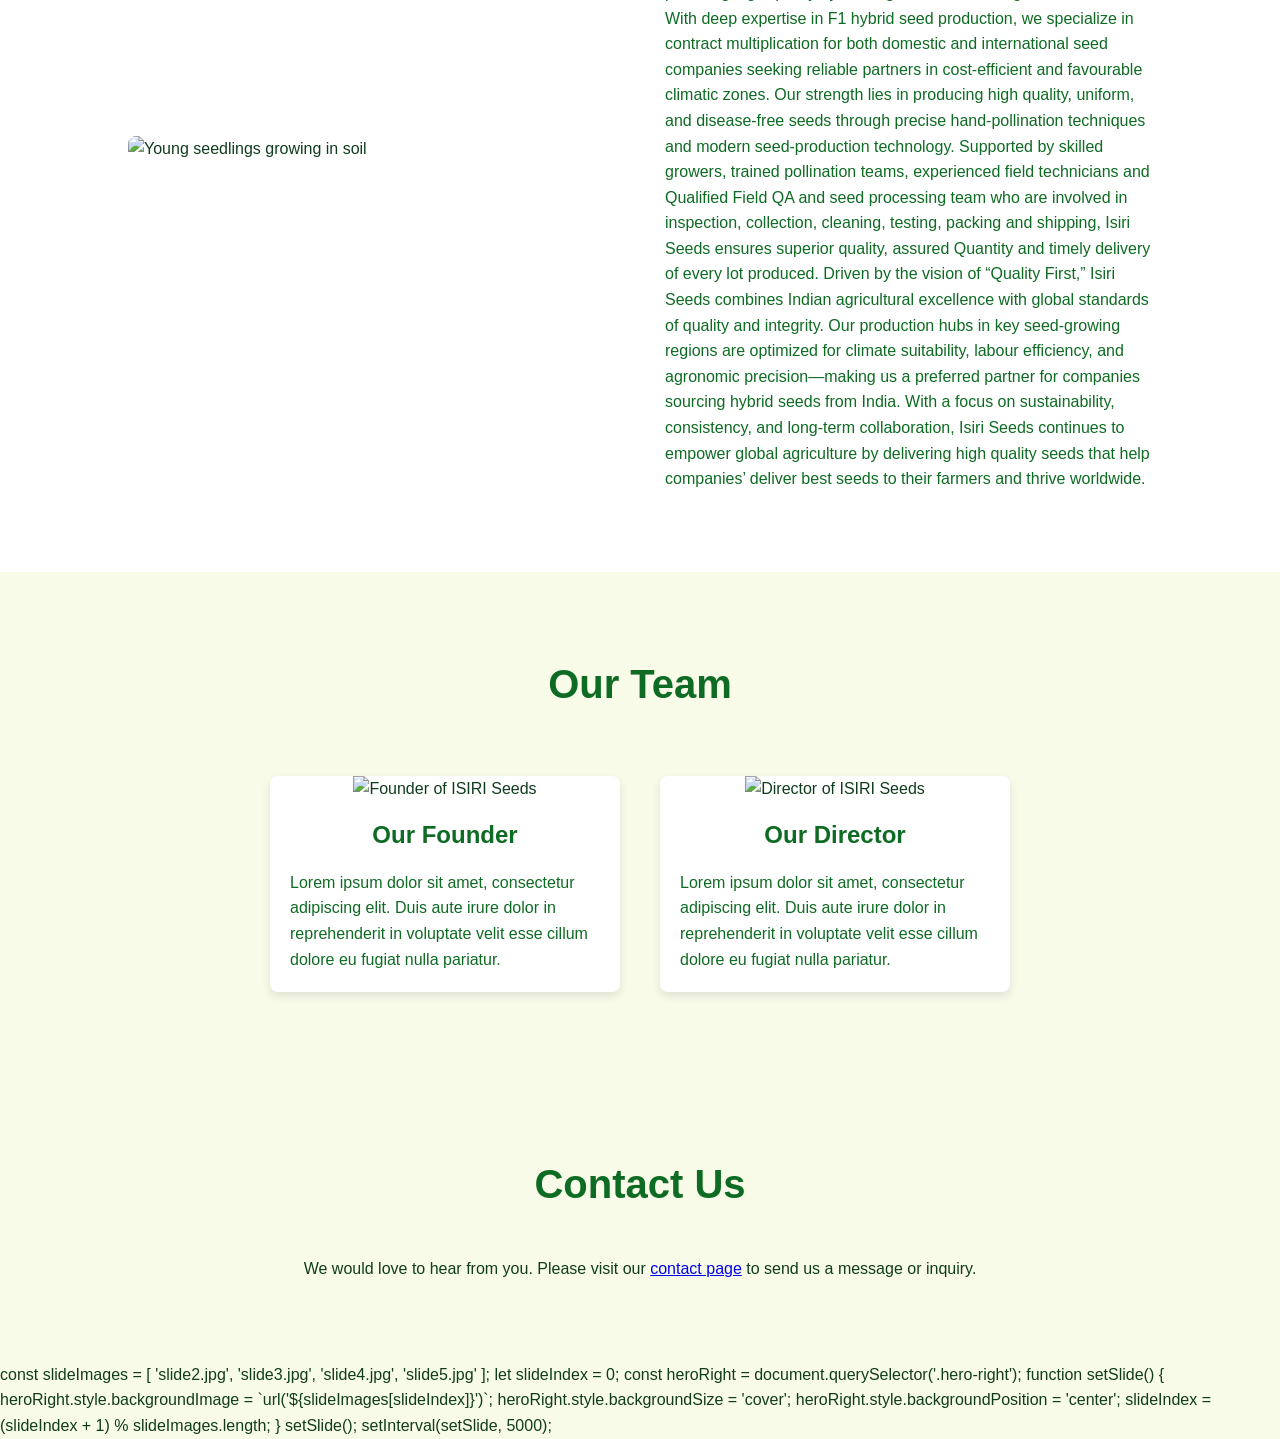
==== commit b11054b9: "Update index.html" ====
--- a/index.html
+++ b/index.html
@@ -17,48 +17,28 @@
 <body>
     <!-- Fixed navigation bar -->
     <header>
-      <div class="header-inner">
-        <a href="/" class="logo">Isiri Seeds Production</a>
-
-        <!-- Desktop nav (unchanged) -->
-        <nav class="main-nav">
-          <a href="#home">Home</a>
-          <a href="#products">Products</a>
-          <a href="#about">About</a>
-          <a href="#services">Services</a>
-          <a href="#contact">Contact</a>
+        <nav aria-label="Main navigation">
+            <a href="index.html">Home</a>
+            <a href="about.html">About</a>
+            <a href="products.html">Products</a>
+            <a href="services.html">Services</a>
+            <a href="gallery.html">Gallery</a>
+            <a href="contact.html">Contact</a>
         </nav>
-
-        <!-- Hamburger - visible on mobile only -->
-        <button id="menuToggle" class="hamburger" aria-label="Open menu" aria-expanded="false">
-          <span class="hamburger-line"></span>
-          <span class="hamburger-line"></span>
-          <span class="hamburger-line"></span>
-        </button>
-      </div>
     </header>
-
-    <!-- Mobile overlay + slide-in menu -->
-    <div class="menu-overlay" id="menuOverlay" hidden></div>
-
-    <aside class="mobile-menu" id="mobileMenu" aria-hidden="true" role="dialog" aria-label="Mobile menu">
-        <button id="menuClose" class="menu-close" aria-label="Close menu">&times;</button>
-        <nav class="mobile-nav" aria-label="Mobile navigation">
-            <a href="#home">Home</a>
-            <a href="#products">Products</a>
-            <a href="#about">About</a>
-            <a href="#services">Services</a>
-            <a href="#contact">Contact</a>
-        </nav>
-    </aside>
 
     <main>
         <!-- Hero section -->
         <section class="hero" id="home">
             <div class="hero-left">
-                <!-- Background handled in CSS -->
-            </div>
+                <!-- Background image handled entirely in CSS -->
+            /</div>
             <div class="hero-right">
+                <h1>Quality Seeds, Bountiful Harvests</h1>
+                <p>
+                    Bringing the best of Indian agriculture to the world. Our seeds are grown with care,
+                    selected for their vigour, and tested to ensure they deliver outstanding results.
+                </p>
                 <a href="contact.html" class="btn">Get in Touch</a>
             </div>
         </section>
@@ -71,16 +51,16 @@
                     <i class="fas fa-check-circle"></i>
                     <h3>Superior Quality</h3>
                     <p>
-                        Our seeds are rigorously selected and tested to ensure they meet the
-                        highest standards.
+                        Our seeds are rigorously selected and tested to ensure they meet the highest
+                        standards.
                     </p>
                 </div>
                 <div class="feature-item">
                     <i class="fas fa-seedling"></i>
                     <h3>Wide Variety</h3>
                     <p>
-                        We offer a diverse range of seeds to suit different climates, soils, and
-                        agricultural needs.
+                        We offer a diverse range of seeds to suit different climates, soils, and agricultural
+                        needs.
                     </p>
                 </div>
                 <div class="feature-item">
@@ -95,8 +75,8 @@
                     <i class="fas fa-handshake"></i>
                     <h3>Farmer Partnership</h3>
                     <p>
-                        We work closely with farmers, providing support and expertise to help them
-                        achieve successful harvests.
+                        We work closely with farmers, providing support and expertise to help them achieve
+                        successful harvests.
                     </p>
                 </div>
             </div>
@@ -104,36 +84,35 @@
 
         <!-- About section -->
         <section class="about-section" id="about">
+            <img src="about.jpg" alt="Young seedlings growing in soil" />
             <div class="about-text">
-                <h2>About us</h2>
-                <p>Isiri Seeds, founded in 2020 by an industry expert with 25+ years of experience in export-oriented seed production, specializes i
-                    n high-quality F1 hybrid vegetable seeds for global markets. We offer reliable contract seed multiplication in cost-efficient, 
-                    climate-suitable regions, using precise hand-pollination and modern production technology. With skilled growers, trained pollination 
-                    teams, and experienced QA and processing staff, we ensure superior quality, consistent quantities, and timely delivery. Guided by our 
-                    “Quality First” vision, Isiri Seeds blends India’s agricultural strengths with global standards, providing sustainable, dependable,
-                    long-term seed production partnerships worldwide.
+                <h2>Rooted in Indian Agricultural Excellence</h2>
+                <p>
+                    Isiri Seeds is an Indian seed production company dedicated to providing high-quality hybrid vegetable seeds for global markets. With deep expertise in F1 hybrid seed production, we specialize in contract multiplication for both domestic and international seed companies seeking reliable partners in cost-efficient and favourable climatic zones. Our strength lies in producing high quality, uniform, and disease-free seeds through precise hand-pollination techniques and modern seed-production technology. Supported by skilled growers, trained pollination teams, experienced field technicians and Qualified Field QA and seed processing team who are involved in inspection, collection, cleaning, testing, packing and shipping, Isiri Seeds ensures superior quality, assured Quantity and timely delivery of every lot produced.
+
+                    Driven by the vision of “Quality First,” Isiri Seeds combines Indian agricultural excellence with global standards of quality and integrity. Our production hubs in key seed-growing regions are optimized for climate suitability, labour efficiency, and agronomic precision—making us a preferred partner for companies sourcing hybrid seeds from India. With a focus on sustainability, consistency, and long-term collaboration, Isiri Seeds continues to empower global agriculture by delivering high quality seeds that help companies’ deliver best seeds to their farmers and thrive worldwide.
                 </p>
             </div>
         </section>
 
         <!-- Founder section -->
         <section class="founder-section" id="founder">
-            <h2>Our Leadership</h2>
+            <h2>Our Team</h2>
             <div class="founder-cards">
                 <div class="founder-card">
                     <img src="founder.jpg" alt="Founder of ISIRI Seeds" />
                     <h3>Our Founder</h3>
                     <p>
-                        Lorem ipsum dolor sit amet, consectetur adipiscing elit. Duis aute irure dolor in
-                        reprehenderit in voluptate velit esse cillum dolore eu fugiat nulla pariatur.
+                        Lorem ipsum dolor sit amet, consectetur adipiscing elit. Duis aute irure dolor
+                        in reprehenderit in voluptate velit esse cillum dolore eu fugiat nulla pariatur.
                     </p>
                 </div>
                 <div class="founder-card">
                     <img src="director.jpg" alt="Director of ISIRI Seeds" />
                     <h3>Our Director</h3>
                     <p>
-                        Lorem ipsum dolor sit amet, consectetur adipiscing elit. Duis aute irure dolor in
-                        reprehenderit in voluptate velit esse cillum dolore eu fugiat nulla pariatur.
+                        Lorem ipsum dolor sit amet, consectetur adipiscing elit. Duis aute irure dolor
+                        in reprehenderit in voluptate velit esse cillum dolore eu fugiat nulla pariatur.
                     </p>
                 </div>
             </div>
@@ -148,9 +127,7 @@
             </p>
         </section>
     </main>
-
-    <!-- Slideshow script (keeps this inline on homepage) -->
-    <script>
+</    <script>
         const slideImages = [
             'slide2.jpg',
             'slide3.jpg',
@@ -160,19 +137,13 @@
         let slideIndex = 0;
         const heroRight = document.querySelector('.hero-right');
         function setSlide() {
-            if (!heroRight) return; // safety guard
             heroRight.style.backgroundImage = `url('${slideImages[slideIndex]}')`;
             heroRight.style.backgroundSize = 'cover';
-            heroRight.style.backgroundRepeat = 'no-repeat';
             heroRight.style.backgroundPosition = 'center';
             slideIndex = (slideIndex + 1) % slideImages.length;
         }
-        // Initialize slideshow
         setSlide();
         setInterval(setSlide, 5000);
     </script>
-
-    <!-- Mobile menu script (external file) -->
-    <script src="script.js"></script>
-</body>
+</</body>
 </html>
--- a/styles.css
+++ b/styles.css
@@ -83,15 +83,12 @@
 /* RIGHT SIDE — 66% CONTENT */
 .hero-right {
     flex: 0 0 66%;
-    
+    background-color: #f8fbe8;
     display: flex;
     flex-direction: column;
     justify-content: center;
     align-items: flex-start;
     padding: 0 5%;
-        position: relative;
-    z-index: 1;
-    
 }
 
 .hero-right h1 {
@@ -107,7 +104,10 @@
     max-width: 600px;
 }
 
-
+.hero-right {
+    position: relative;
+    z-index: 1;
+}
 
 .hero-right::before {
     content: "";
@@ -116,7 +116,7 @@
     left: 0;
     width: 100%;
     height: 100%;
-    background-color: rgba(248, 251, 232, 0.2);
+    background-color: rgba(248, 251, 232, 0.8);
     z-index: -1;
 }
 
@@ -195,6 +195,13 @@
     background-color: #ffffff;
 }
 
+.about-section img {
+    flex: 1 1 400px;
+    max-width: 500px;
+    width: 100%;
+    border-radius: 8px;
+}
+
 .about-text {
     flex: 1 1 400px;
 }
@@ -482,113 +489,3 @@
         flex-direction: column;
     }
 }
-/* --------------------------
-   Mobile slide-in menu (right)
-   -------------------------- */
-
-.hamburger {
-  display: none; /* hidden on desktop */
-  background: transparent;
-  border: 0;
-  width: 44px;
-  height: 44px;
-  padding: 8px;
-  cursor: pointer;
-  align-items: center;
-  justify-content: center;
-}
-.hamburger .hamburger-line {
-  display: block;
-  height: 2px;
-  width: 20px;
-  background: #0e6b23;
-  margin: 4px 0;
-  border-radius: 2px;
-}
-
-/* Overlay behind the menu */
-.menu-overlay {
-  position: fixed;
-  inset: 0;
-  background: rgba(0,0,0,0.42);
-  opacity: 0;
-  transition: opacity 260ms ease;
-  pointer-events: none;
-  z-index: 1500;
-}
-
-/* Mobile menu panel */
-.mobile-menu {
-  position: fixed;
-  top: 0;
-  right: 0;
-  height: 100vh;
-  width: 85%;
-  max-width: 420px;
-  background: #ffffff;
-  box-shadow: -12px 0 30px rgba(0,0,0,0.12);
-  transform: translateX(100%); /* hidden by default */
-  transition: transform 320ms cubic-bezier(.2,.9,.2,1);
-  z-index: 1600;
-  padding: 28px 20px;
-  display: flex;
-  flex-direction: column;
-  gap: 18px;
-}
-
-/* Close button */
-.menu-close {
-  background: transparent;
-  border: 0;
-  font-size: 2.2rem;
-  line-height: 1;
-  color: #0e6b23;
-  align-self: flex-end;
-  cursor: pointer;
-}
-
-/* Mobile nav styles */
-.mobile-nav {
-  display: flex;
-  flex-direction: column;
-  gap: 16px;
-  margin-top: 8px;
-}
-.mobile-nav a {
-  text-decoration: none;
-  color: #0e6b23;
-  font-weight: 700;
-  padding: 12px 6px;
-  font-size: 1.05rem;
-  border-radius: 6px;
-}
-.mobile-nav a:active,
-.mobile-nav a:hover {
-  background: rgba(14,107,35,0.06);
-}
-
-/* When open — show overlay + slide menu in */
-.mobile-menu.open {
-  transform: translateX(0);
-}
-.menu-overlay.open {
-  opacity: 1;
-  pointer-events: auto;
-}
-
-/* Hide desktop nav and show hamburger on small screens only */
-@media (max-width: 768px) {
-  .main-nav {
-    display: none;
-  }
-  .hamburger {
-    display: inline-flex;
-  }
-
-  /* Reduce header padding slightly on mobile */
-  header {
-    padding: 12px 16px;
-  }
-}
-
-/* Keep desktop layout unchanged on larger screens — nothing else needed */
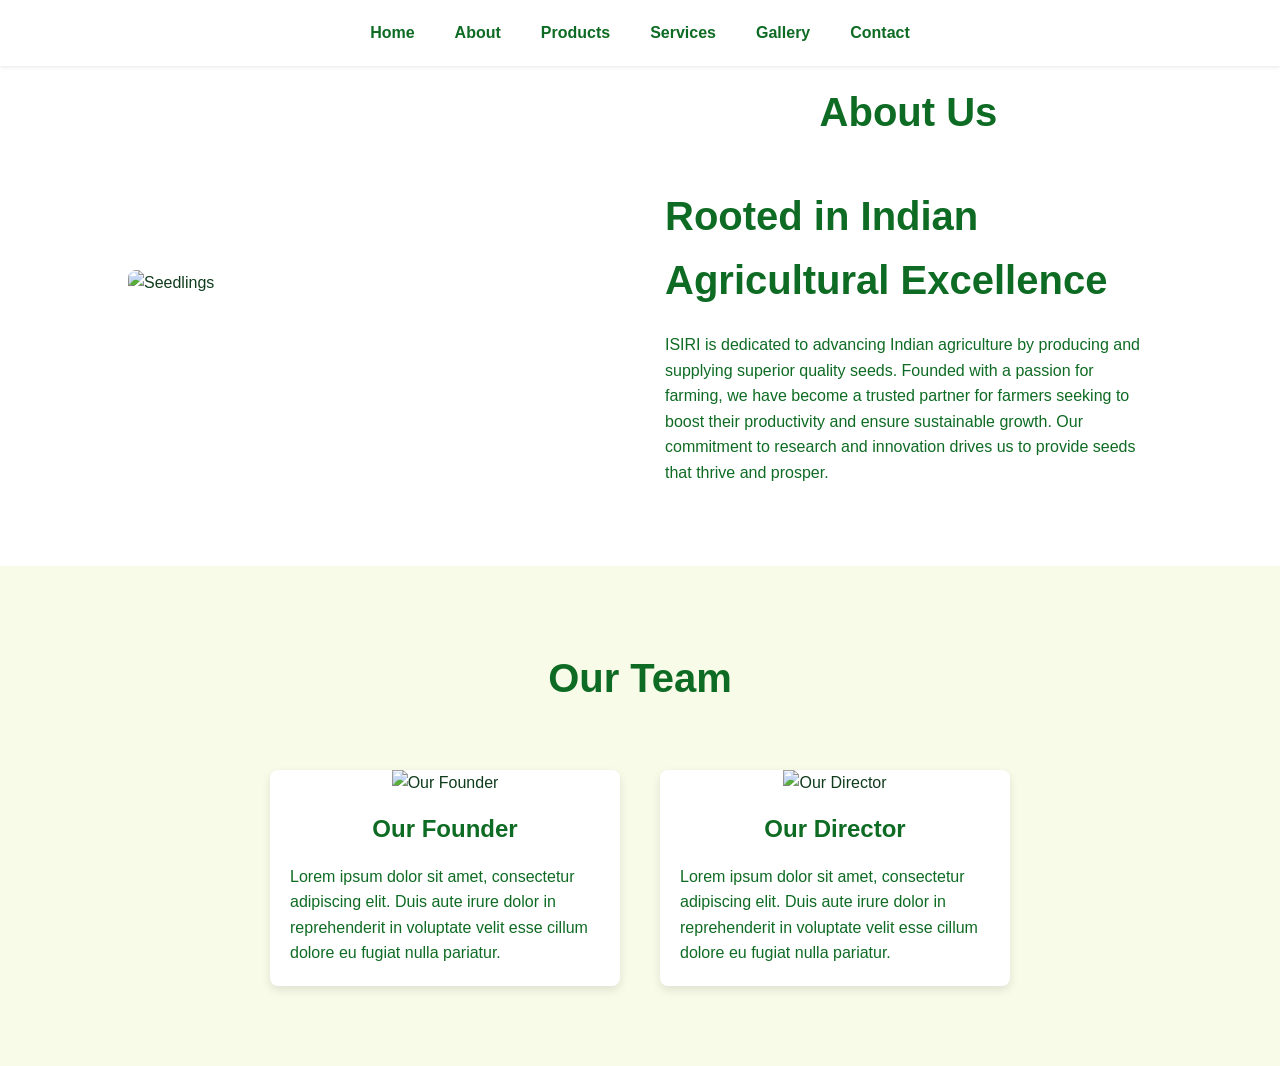
==== commit f40e1e22: "Update index.html" ====
--- a/index.html
+++ b/index.html
@@ -1,23 +1,17 @@
 <!DOCTYPE html>
 <html lang="en">
 <head>
-    <meta charset="UTF-8" />
-    <meta name="viewport" content="width=device-width, initial-scale=1.0" />
-    <title>ISIRI Seeds Production</title>
-
-    <!-- Main stylesheet -->
-    <link rel="stylesheet" href="styles.css" />
-
+    <meta charset="UTF-8">
+    <meta name="viewport" content="width=device-width, initial-scale=1.0">
+    <title>About | ISIRI Seeds Production</title>
+    <link rel="stylesheet" href="styles.css">
     <!-- Font Awesome for icons -->
-    <link
-        rel="stylesheet"
-        href="https://cdnjs.cloudflare.com/ajax/libs/font-awesome/6.4.0/css/all.min.css"
-    />
+    <link rel="stylesheet" href="https://cdnjs.cloudflare.com/ajax/libs/font-awesome/6.4.0/css/all.min.css">
 </head>
 <body>
-    <!-- Fixed navigation bar -->
+    <!-- Shared navigation -->
     <header>
-        <nav aria-label="Main navigation">
+        <nav>
             <a href="index.html">Home</a>
             <a href="about.html">About</a>
             <a href="products.html">Products</a>
@@ -26,124 +20,30 @@
             <a href="contact.html">Contact</a>
         </nav>
     </header>
-
-    <main>
-        <!-- Hero section -->
-        <section class="hero" id="home">
-            <div class="hero-left">
-                <!-- Background image handled entirely in CSS -->
-            /</div>
-            <div class="hero-right">
-                <h1>Quality Seeds, Bountiful Harvests</h1>
-                <p>
-                    Bringing the best of Indian agriculture to the world. Our seeds are grown with care,
-                    selected for their vigour, and tested to ensure they deliver outstanding results.
-                </p>
-                <a href="contact.html" class="btn">Get in Touch</a>
+    <!-- About section -->
+    <section class="about-section" id="about">
+        <img src="about.jpg" alt="Seedlings">
+        <div class="about-text">
+            <h1 class="section-title">About Us</h1>
+            <h2>Rooted in Indian Agricultural Excellence</h2>
+            <p>ISIRI is dedicated to advancing Indian agriculture by producing and supplying superior quality seeds. Founded with a passion for farming, we have become a trusted partner for farmers seeking to boost their productivity and ensure sustainable growth. Our commitment to research and innovation drives us to provide seeds that thrive and prosper.</p>
+        </div>
+    </section>
+    <!-- Founder section -->
+    <section class="founder-section">
+        <h2 class="section-title">Our Team</h2>
+        <div class="founder-cards">
+            <div class="founder-card">
+                <img src="founder.jpg" alt="Our Founder">
+                <h3>Our Founder</h3>
+                <p>Lorem ipsum dolor sit amet, consectetur adipiscing elit. Duis aute irure dolor in reprehenderit in voluptate velit esse cillum dolore eu fugiat nulla pariatur.</p>
             </div>
-        </section>
-
-        <!-- Why Choose ISIRI section -->
-        <section class="features" id="features">
-            <h2>Why Choose ISIRI?</h2>
-            <div class="feature-grid">
-                <div class="feature-item">
-                    <i class="fas fa-check-circle"></i>
-                    <h3>Superior Quality</h3>
-                    <p>
-                        Our seeds are rigorously selected and tested to ensure they meet the highest
-                        standards.
-                    </p>
-                </div>
-                <div class="feature-item">
-                    <i class="fas fa-seedling"></i>
-                    <h3>Wide Variety</h3>
-                    <p>
-                        We offer a diverse range of seeds to suit different climates, soils, and agricultural
-                        needs.
-                    </p>
-                </div>
-                <div class="feature-item">
-                    <i class="fas fa-map"></i>
-                    <h3>Indian Expertise</h3>
-                    <p>
-                        With deep roots in Indian agriculture, we bring generations of knowledge and
-                        experience to our products.
-                    </p>
-                </div>
-                <div class="feature-item">
-                    <i class="fas fa-handshake"></i>
-                    <h3>Farmer Partnership</h3>
-                    <p>
-                        We work closely with farmers, providing support and expertise to help them achieve
-                        successful harvests.
-                    </p>
-                </div>
+            <div class="founder-card">
+                <img src="director.jpg" alt="Our Director">
+                <h3>Our Director</h3>
+                <p>Lorem ipsum dolor sit amet, consectetur adipiscing elit. Duis aute irure dolor in reprehenderit in voluptate velit esse cillum dolore eu fugiat nulla pariatur.</p>
             </div>
-        </section>
-
-        <!-- About section -->
-        <section class="about-section" id="about">
-            <img src="about.jpg" alt="Young seedlings growing in soil" />
-            <div class="about-text">
-                <h2>Rooted in Indian Agricultural Excellence</h2>
-                <p>
-                    Isiri Seeds is an Indian seed production company dedicated to providing high-quality hybrid vegetable seeds for global markets. With deep expertise in F1 hybrid seed production, we specialize in contract multiplication for both domestic and international seed companies seeking reliable partners in cost-efficient and favourable climatic zones. Our strength lies in producing high quality, uniform, and disease-free seeds through precise hand-pollination techniques and modern seed-production technology. Supported by skilled growers, trained pollination teams, experienced field technicians and Qualified Field QA and seed processing team who are involved in inspection, collection, cleaning, testing, packing and shipping, Isiri Seeds ensures superior quality, assured Quantity and timely delivery of every lot produced.
-
-                    Driven by the vision of “Quality First,” Isiri Seeds combines Indian agricultural excellence with global standards of quality and integrity. Our production hubs in key seed-growing regions are optimized for climate suitability, labour efficiency, and agronomic precision—making us a preferred partner for companies sourcing hybrid seeds from India. With a focus on sustainability, consistency, and long-term collaboration, Isiri Seeds continues to empower global agriculture by delivering high quality seeds that help companies’ deliver best seeds to their farmers and thrive worldwide.
-                </p>
-            </div>
-        </section>
-
-        <!-- Founder section -->
-        <section class="founder-section" id="founder">
-            <h2>Our Team</h2>
-            <div class="founder-cards">
-                <div class="founder-card">
-                    <img src="founder.jpg" alt="Founder of ISIRI Seeds" />
-                    <h3>Our Founder</h3>
-                    <p>
-                        Lorem ipsum dolor sit amet, consectetur adipiscing elit. Duis aute irure dolor
-                        in reprehenderit in voluptate velit esse cillum dolore eu fugiat nulla pariatur.
-                    </p>
-                </div>
-                <div class="founder-card">
-                    <img src="director.jpg" alt="Director of ISIRI Seeds" />
-                    <h3>Our Director</h3>
-                    <p>
-                        Lorem ipsum dolor sit amet, consectetur adipiscing elit. Duis aute irure dolor
-                        in reprehenderit in voluptate velit esse cillum dolore eu fugiat nulla pariatur.
-                    </p>
-                </div>
-            </div>
-        </section>
-
-        <!-- Simple call-to-action linking to contact page -->
-        <section class="features" id="contact-cta">
-            <h2>Contact Us</h2>
-            <p>
-                We would love to hear from you. Please visit our
-                <a href="contact.html">contact page</a> to send us a message or inquiry.
-            </p>
-        </section>
-    </main>
-</    <script>
-        const slideImages = [
-            'slide2.jpg',
-            'slide3.jpg',
-            'slide4.jpg',
-            'slide5.jpg'
-        ];
-        let slideIndex = 0;
-        const heroRight = document.querySelector('.hero-right');
-        function setSlide() {
-            heroRight.style.backgroundImage = `url('${slideImages[slideIndex]}')`;
-            heroRight.style.backgroundSize = 'cover';
-            heroRight.style.backgroundPosition = 'center';
-            slideIndex = (slideIndex + 1) % slideImages.length;
-        }
-        setSlide();
-        setInterval(setSlide, 5000);
-    </script>
-</</body>
+        </div>
+    </section>
+</body>
 </html>
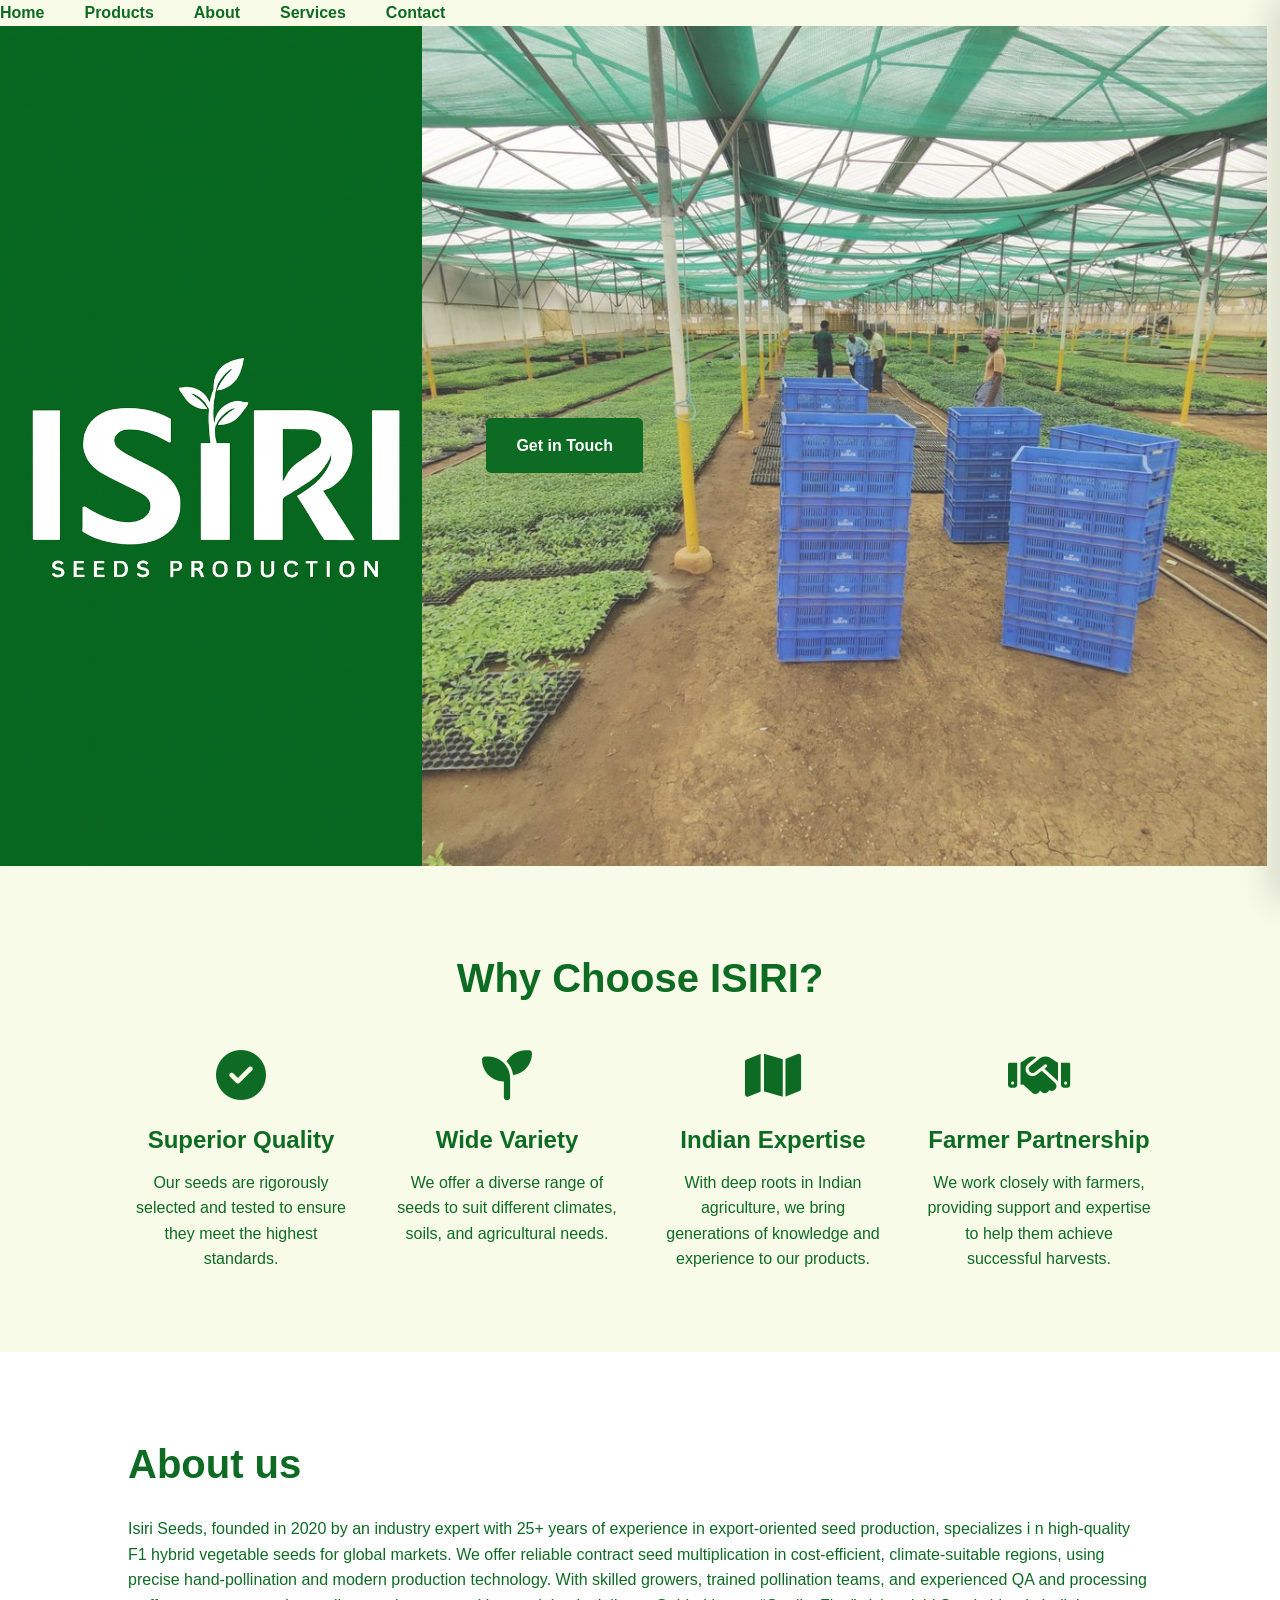
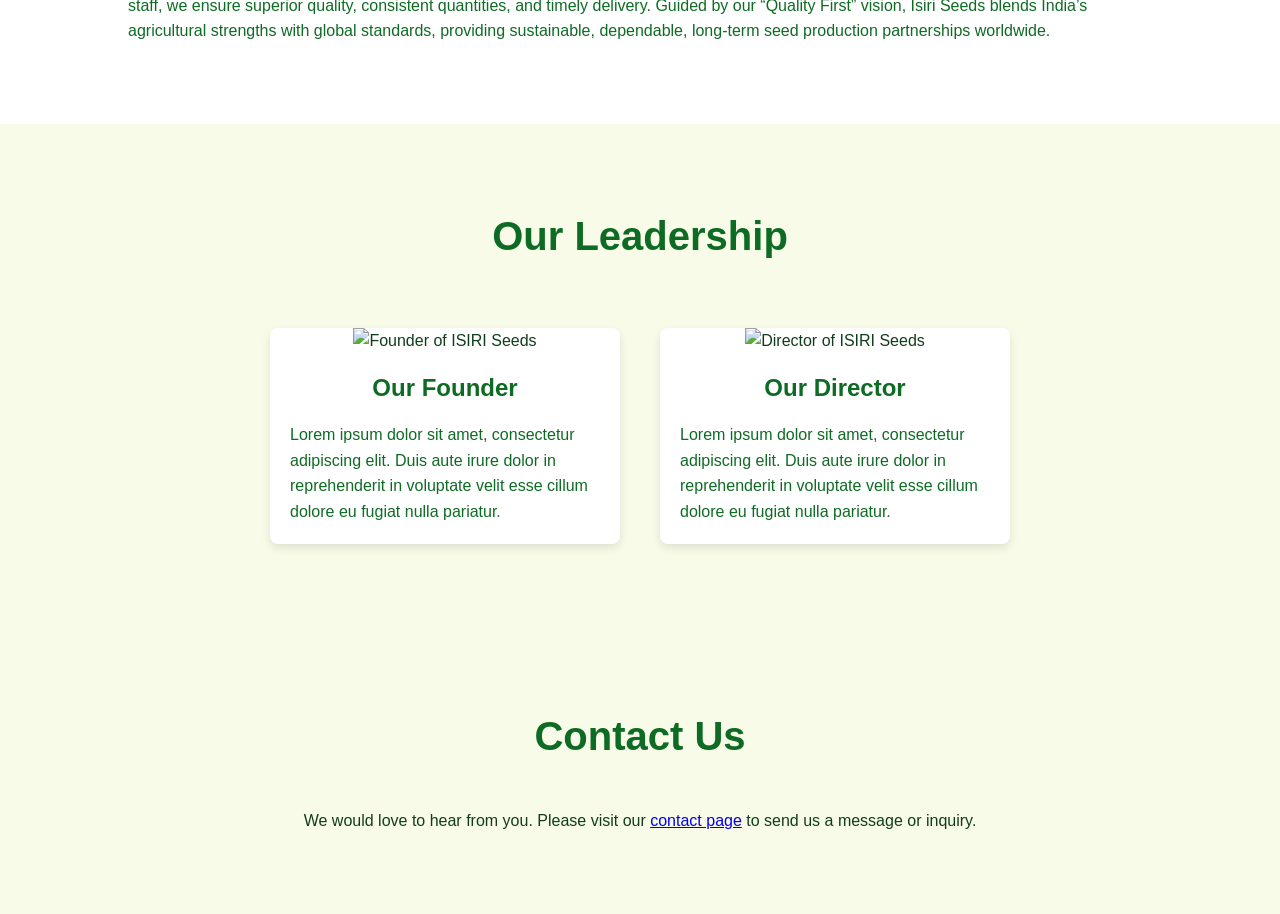
==== commit e668962f: "Update index.html" ====
--- a/index.html
+++ b/index.html
@@ -1,49 +1,173 @@
 <!DOCTYPE html>
 <html lang="en">
 <head>
-    <meta charset="UTF-8">
-    <meta name="viewport" content="width=device-width, initial-scale=1.0">
-    <title>About | ISIRI Seeds Production</title>
-    <link rel="stylesheet" href="styles.css">
+    <meta charset="UTF-8" />
+    <meta name="viewport" content="width=device-width, initial-scale=1.0" />
+    <title>ISIRI Seeds Production</title>
+
+    <!-- Main stylesheet -->
+    <link rel="stylesheet" href="styles.css" />
+
     <!-- Font Awesome for icons -->
-    <link rel="stylesheet" href="https://cdnjs.cloudflare.com/ajax/libs/font-awesome/6.4.0/css/all.min.css">
+    <link
+        rel="stylesheet"
+        href="https://cdnjs.cloudflare.com/ajax/libs/font-awesome/6.4.0/css/all.min.css"
+    />
 </head>
 <body>
-    <!-- Shared navigation -->
+    <!-- Fixed navigation bar --
     <header>
-        <nav>
-            <a href="index.html">Home</a>
-            <a href="about.html">About</a>
-            <a href="products.html">Products</a>
-            <a href="services.html">Services</a>
-            <a href="gallery.html">Gallery</a>
-            <a href="contact.html">Contact</a>
+        <div class="header-inner" style="width:100%;max-width:1200px;display:flex;align-items:center;justify-content:space-between;">
+    <a href="/" class="logo">Isiri Seeds Production</a>
+
+    <!-- Desktop nav (unchanged) -->
+    <nav class="main-nav">
+      <a href="#home">Home</a>
+      <a href="#products">Products</a>
+      <a href="#about">About</a>
+      <a href="#services">Services</a>
+      <a href="#contact">Contact</a>
+    </nav>
+
+    <!-- Hamburger - visible on mobile only -->
+    <button id="menuToggle" class="hamburger" aria-label="Open menu" aria-expanded="false">
+      <span class="hamburger-line"></span>
+      <span class="hamburger-line"></span>
+      <span class="hamburger-line"></span>
+    </button>
+  </div
+    </header>
+    <div class="menu-overlay" id="menuOverlay" hidden></div>
+    <aside class="mobile-menu" id="mobileMenu" aria-hidden="true" role="dialog" aria-label="Mobile menu">
+        <button id="menuClose" class="menu-close" aria-label="Close menu">&times;</button>
+        <nav class="mobile-nav" aria-label="Mobile navigation">
+            <a href="#home">Home</a>
+            <a href="#products">Products</a>
+            <a href="#about">About</a>
+            <a href="#services">Services</a>
+            <a href="#contact">Contact</a>
         </nav>
-    </header>
-    <!-- About section -->
-    <section class="about-section" id="about">
-        <img src="about.jpg" alt="Seedlings">
-        <div class="about-text">
-            <h1 class="section-title">About Us</h1>
-            <h2>Rooted in Indian Agricultural Excellence</h2>
-            <p>ISIRI is dedicated to advancing Indian agriculture by producing and supplying superior quality seeds. Founded with a passion for farming, we have become a trusted partner for farmers seeking to boost their productivity and ensure sustainable growth. Our commitment to research and innovation drives us to provide seeds that thrive and prosper.</p>
-        </div>
-    </section>
-    <!-- Founder section -->
-    <section class="founder-section">
-        <h2 class="section-title">Our Team</h2>
-        <div class="founder-cards">
-            <div class="founder-card">
-                <img src="founder.jpg" alt="Our Founder">
-                <h3>Our Founder</h3>
-                <p>Lorem ipsum dolor sit amet, consectetur adipiscing elit. Duis aute irure dolor in reprehenderit in voluptate velit esse cillum dolore eu fugiat nulla pariatur.</p>
+    </aside>
+
+
+    <main>
+        <!-- Hero section -->
+        <section class="hero" id="home">
+            <div class="hero-left">
+                <!-- Background handled in CSS -->
             </div>
-            <div class="founder-card">
-                <img src="director.jpg" alt="Our Director">
-                <h3>Our Director</h3>
-                <p>Lorem ipsum dolor sit amet, consectetur adipiscing elit. Duis aute irure dolor in reprehenderit in voluptate velit esse cillum dolore eu fugiat nulla pariatur.</p>
+            <div class="hero-right">
+                <a href="contact.html" class="btn">Get in Touch</a>
             </div>
-        </div>
-    </section>
+        </section>
+
+        <!-- Why Choose ISIRI section -->
+        <section class="features" id="features">
+            <h2>Why Choose ISIRI?</h2>
+            <div class="feature-grid">
+                <div class="feature-item">
+                    <i class="fas fa-check-circle"></i>
+                    <h3>Superior Quality</h3>
+                    <p>
+                        Our seeds are rigorously selected and tested to ensure they meet the
+                        highest standards.
+                    </p>
+                </div>
+                <div class="feature-item">
+                    <i class="fas fa-seedling"></i>
+                    <h3>Wide Variety</h3>
+                    <p>
+                        We offer a diverse range of seeds to suit different climates, soils, and
+                        agricultural needs.
+                    </p>
+                </div>
+                <div class="feature-item">
+                    <i class="fas fa-map"></i>
+                    <h3>Indian Expertise</h3>
+                    <p>
+                        With deep roots in Indian agriculture, we bring generations of knowledge and
+                        experience to our products.
+                    </p>
+                </div>
+                <div class="feature-item">
+                    <i class="fas fa-handshake"></i>
+                    <h3>Farmer Partnership</h3>
+                    <p>
+                        We work closely with farmers, providing support and expertise to help them
+                        achieve successful harvests.
+                    </p>
+                </div>
+            </div>
+        </section>
+
+        <!-- About section -->
+        <section class="about-section" id="about">
+            <div class="about-text">
+                <h2>About us</h2>
+                <p>Isiri Seeds, founded in 2020 by an industry expert with 25+ years of experience in export-oriented seed production, specializes i
+                    n high-quality F1 hybrid vegetable seeds for global markets. We offer reliable contract seed multiplication in cost-efficient, 
+                    climate-suitable regions, using precise hand-pollination and modern production technology. With skilled growers, trained pollination 
+                    teams, and experienced QA and processing staff, we ensure superior quality, consistent quantities, and timely delivery. Guided by our 
+                    “Quality First” vision, Isiri Seeds blends India’s agricultural strengths with global standards, providing sustainable, dependable,
+                    long-term seed production partnerships worldwide.
+                </p>
+            </div>
+        </section>
+
+        <!-- Founder section -->
+        <section class="founder-section" id="founder">
+            <h2>Our Leadership</h2>
+            <div class="founder-cards">
+                <div class="founder-card">
+                    <img src="founder.jpg" alt="Founder of ISIRI Seeds" />
+                    <h3>Our Founder</h3>
+                    <p>
+                        Lorem ipsum dolor sit amet, consectetur adipiscing elit. Duis aute irure dolor in
+                        reprehenderit in voluptate velit esse cillum dolore eu fugiat nulla pariatur.
+                    </p>
+                </div>
+                <div class="founder-card">
+                    <img src="director.jpg" alt="Director of ISIRI Seeds" />
+                    <h3>Our Director</h3>
+                    <p>
+                        Lorem ipsum dolor sit amet, consectetur adipiscing elit. Duis aute irure dolor in
+                        reprehenderit in voluptate velit esse cillum dolore eu fugiat nulla pariatur.
+                    </p>
+                </div>
+            </div>
+        </section>
+
+        <!-- Simple call-to-action linking to contact page -->
+        <section class="features" id="contact-cta">
+            <h2>Contact Us</h2>
+            <p>
+                We would love to hear from you. Please visit our
+                <a href="contact.html">contact page</a> to send us a message or inquiry.
+            </p>
+        </section>
+    </main>
+
+    <!-- Slideshow script -->
+    <script>
+        const slideImages = [
+            'slide2.jpg',
+            'slide3.jpg',
+            'slide4.jpg',
+            'slide5.jpg'
+        ];
+        let slideIndex = 0;
+        const heroRight = document.querySelector('.hero-right');
+        function setSlide() {
+            heroRight.style.backgroundImage = `url('${slideImages[slideIndex]}')`;
+            heroRight.style.backgroundSize = 'cover';
+            heroRight.style.backgroundRepeat = 'no-repeat';
+            heroRight.style.backgroundPosition = 'center';
+            slideIndex = (slideIndex + 1) % slideImages.length;
+        }
+        // Initialize slideshow
+        setSlide();
+        setInterval(setSlide, 5000);
+    </script>
+    <script src="script.js"></script>
 </body>
 </html>
--- a/styles.css
+++ b/styles.css
@@ -83,12 +83,15 @@
 /* RIGHT SIDE — 66% CONTENT */
 .hero-right {
     flex: 0 0 66%;
-    background-color: #f8fbe8;
+    
     display: flex;
     flex-direction: column;
     justify-content: center;
     align-items: flex-start;
     padding: 0 5%;
+        position: relative;
+    z-index: 1;
+    
 }
 
 .hero-right h1 {
@@ -104,10 +107,7 @@
     max-width: 600px;
 }
 
-.hero-right {
-    position: relative;
-    z-index: 1;
-}
+
 
 .hero-right::before {
     content: "";
@@ -116,7 +116,7 @@
     left: 0;
     width: 100%;
     height: 100%;
-    background-color: rgba(248, 251, 232, 0.8);
+    background-color: rgba(248, 251, 232, 0.2);
     z-index: -1;
 }
 
@@ -193,13 +193,6 @@
     gap: 50px;
     padding: 80px 10%;
     background-color: #ffffff;
-}
-
-.about-section img {
-    flex: 1 1 400px;
-    max-width: 500px;
-    width: 100%;
-    border-radius: 8px;
 }
 
 .about-text {
@@ -489,3 +482,113 @@
         flex-direction: column;
     }
 }
+/* --------------------------
+   Mobile slide-in menu (right)
+   -------------------------- */
+
+.hamburger {
+  display: none; /* hidden on desktop */
+  background: transparent;
+  border: 0;
+  width: 44px;
+  height: 44px;
+  padding: 8px;
+  cursor: pointer;
+  align-items: center;
+  justify-content: center;
+}
+.hamburger .hamburger-line {
+  display: block;
+  height: 2px;
+  width: 20px;
+  background: #0e6b23;
+  margin: 4px 0;
+  border-radius: 2px;
+}
+
+/* Overlay behind the menu */
+.menu-overlay {
+  position: fixed;
+  inset: 0;
+  background: rgba(0,0,0,0.42);
+  opacity: 0;
+  transition: opacity 260ms ease;
+  pointer-events: none;
+  z-index: 1500;
+}
+
+/* Mobile menu panel */
+.mobile-menu {
+  position: fixed;
+  top: 0;
+  right: 0;
+  height: 100vh;
+  width: 85%;
+  max-width: 420px;
+  background: #ffffff;
+  box-shadow: -12px 0 30px rgba(0,0,0,0.12);
+  transform: translateX(100%); /* hidden by default */
+  transition: transform 320ms cubic-bezier(.2,.9,.2,1);
+  z-index: 1600;
+  padding: 28px 20px;
+  display: flex;
+  flex-direction: column;
+  gap: 18px;
+}
+
+/* Close button */
+.menu-close {
+  background: transparent;
+  border: 0;
+  font-size: 2.2rem;
+  line-height: 1;
+  color: #0e6b23;
+  align-self: flex-end;
+  cursor: pointer;
+}
+
+/* Mobile nav styles */
+.mobile-nav {
+  display: flex;
+  flex-direction: column;
+  gap: 16px;
+  margin-top: 8px;
+}
+.mobile-nav a {
+  text-decoration: none;
+  color: #0e6b23;
+  font-weight: 700;
+  padding: 12px 6px;
+  font-size: 1.05rem;
+  border-radius: 6px;
+}
+.mobile-nav a:active,
+.mobile-nav a:hover {
+  background: rgba(14,107,35,0.06);
+}
+
+/* When open — show overlay + slide menu in */
+.mobile-menu.open {
+  transform: translateX(0);
+}
+.menu-overlay.open {
+  opacity: 1;
+  pointer-events: auto;
+}
+
+/* Hide desktop nav and show hamburger on small screens only */
+@media (max-width: 768px) {
+  .main-nav {
+    display: none;
+  }
+  .hamburger {
+    display: inline-flex;
+  }
+
+  /* Reduce header padding slightly on mobile */
+  header {
+    padding: 12px 16px;
+  }
+}
+
+/* Keep desktop layout unchanged on larger screens — nothing else needed */
